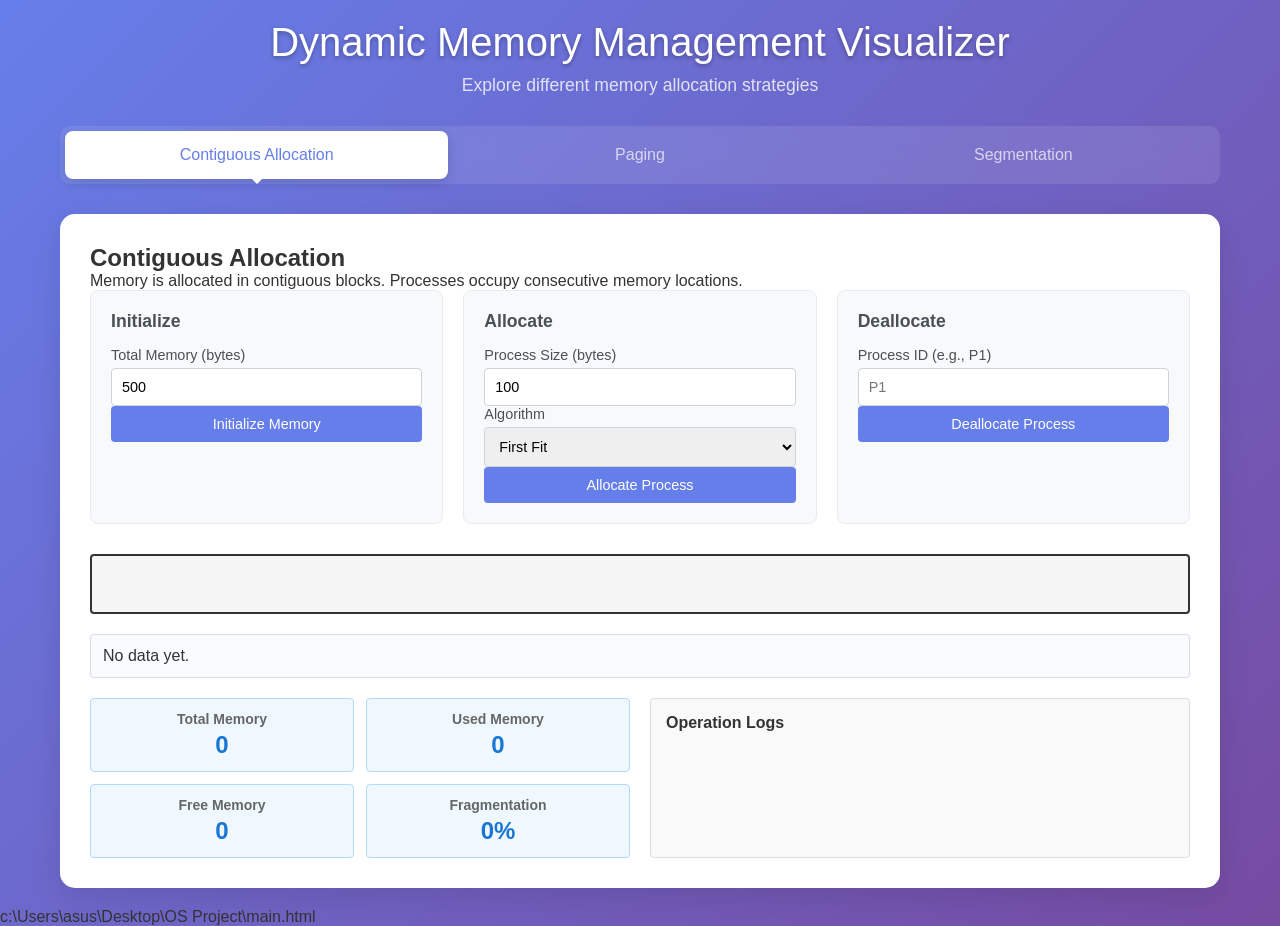
==== main.html @ 9f160ceb "Improvisation Paging and segmentation" ====
<!DOCTYPE html>
<html lang="en">
<head>
    <meta charset="UTF-8">
    <meta name="viewport" content="width=device-width, initial-scale=1.0">
    <title>Dynamic Memory Management Visualizer</title>
    <style>
        * { margin: 0; padding: 0; box-sizing: border-box; }
        body { font-family: 'Segoe UI', Tahoma, Geneva, Verdana, sans-serif; background: linear-gradient(135deg, #667eea 0%, #764ba2 100%); min-height: 100vh; color: #333; }
        .container { max-width: 1200px; margin: 0 auto; padding: 20px; }
        
        /* Header */
        header { text-align: center; margin-bottom: 30px; }
        h1 { color: white; font-size: 2.5rem; font-weight: 300; text-shadow: 0 2px 4px rgba(0,0,0,0.3); margin-bottom: 10px; }
        .subtitle { color: rgba(255,255,255,0.8); font-size: 1.1rem; font-weight: 300; }
        
        /* Navigation */
        .nav-tabs { display: flex; justify-content: center; margin-bottom: 30px; background: rgba(255,255,255,0.1); border-radius: 10px; padding: 5px; backdrop-filter: blur(10px); }
        .nav-tab { flex: 1; padding: 15px 20px; text-align: center; background: transparent; border: none; color: rgba(255,255,255,0.7); font-size: 1rem; font-weight: 500; cursor: pointer; border-radius: 8px; transition: all 0.3s ease; position: relative; }
        .nav-tab:hover { background: rgba(255,255,255,0.1); color: white; }
        .nav-tab.active { background: white; color: #667eea; box-shadow: 0 4px 12px rgba(0,0,0,0.15); }
        .nav-tab.active::after { content: ''; position: absolute; bottom: -5px; left: 50%; transform: translateX(-50%); width: 0; height: 0; border-left: 6px solid transparent; border-right: 6px solid transparent; border-top: 6px solid white; }
        
        /* Content Sections */
        .content-section { display: none; background: white; border-radius: 15px; padding: 30px; box-shadow: 0 10px 30px rgba(0,0,0,0.1); min-height: 400px; }
        .content-section.active { display: block; animation: fadeIn 0.5s ease; }
        
        @keyframes fadeIn { from { opacity: 0; transform: translateY(20px); } to { opacity: 1; transform: translateY(0); } }
        
        /* Contiguous Allocation Styles */
        .contiguous-controls { display: grid; grid-template-columns: 1fr 1fr 1fr; gap: 20px; margin-bottom: 30px; }
        .control-group { background: #f8f9fa; border-radius: 8px; padding: 20px; border: 1px solid #e9ecef; }
        .control-group h3 { margin: 0 0 15px 0; font-size: 1.1rem; color: #495057; font-weight: 600; }
        label { display: block; margin-bottom: 5px; font-weight: 500; color: #495057; font-size: 0.9rem; }
        input, select, button { width: 100%; padding: 10px; border: 1px solid #ced4da; border-radius: 4px; font-size: 0.9rem; }
        input:focus, select:focus { outline: none; border-color: #667eea; box-shadow: 0 0 0 2px rgba(102, 126, 234, 0.25); }
        button { background: #667eea; color: white; border: none; cursor: pointer; font-weight: 500; transition: background 0.3s ease; }
        button:hover { background: #5a67d8; }
        
        #memory-bar { display: flex; height: 60px; border: 2px solid #333; border-radius: 4px; margin-bottom: 20px; background: #f5f5f5; overflow: hidden; }
        .memory-block { display: flex; align-items: center; justify-content: center; color: white; font-weight: bold; font-size: 12px; text-align: center; transition: all 0.5s ease; border-right: 1px solid rgba(255, 255, 255, 0.3); }
        
        .status-message { margin-bottom: 20px; padding: 12px; border-radius: 4px; border: 1px solid #d8dbe3; background: #fafbff; min-height: 40px; display: flex; align-items: center; }
        
        .stats-logs-container { display: grid; grid-template-columns: 1fr 1fr; gap: 20px; }
        .stats-container { display: grid; grid-template-columns: 1fr 1fr; gap: 12px; }
        .stat-card { background: #f0f8ff; border: 1px solid #b3d9ff; border-radius: 4px; padding: 12px; text-align: center; }
        .stat-label { font-size: 12px; color: #666; font-weight: bold; margin-bottom: 4px; }
        .stat-value { font-size: 18px; color: #1976d2; font-weight: bold; }
        
        .logs-container { background: #f9f9f9; border: 1px solid #ddd; border-radius: 4px; padding: 15px; max-height: 200px; overflow-y: auto; }
        .logs-title { font-weight: bold; margin-bottom: 10px; color: #333; font-size: 1rem; }
        .log-entry { font-size: 12px; color: #555; padding: 4px 0; border-bottom: 1px solid #eee; }
        .log-entry:last-child { border-bottom: none; }
        
        /* Paging Styles */
        .paging-controls { display: grid; grid-template-columns: 1fr 1fr 1fr; gap: 20px; margin-bottom: 30px; }
        .paging-visualization { display: flex; justify-content: center; margin-bottom: 20px; }
        .frame-box { width: 60px; height: 60px; border: 2px solid #333; border-radius: 8px; display: flex; align-items: center; justify-content: center; font-weight: bold; font-size: 18px; margin: 0 5px; background: #f5f5f5; transition: all 0.3s ease; }
        .frame-box.hit { background: #d4edda; border-color: #28a745; color: #155724; }
        .frame-box.fault { background: #f8d7da; border-color: #dc3545; color: #721c24; }
        .paging-stats { display: flex; justify-content: center; gap: 40px; margin-bottom: 20px; }
        .stat-item { text-align: center; }
        .stat-label { font-size: 14px; color: #666; font-weight: bold; }
        .stat-value { font-size: 24px; color: #1976d2; font-weight: bold; }
        .paging-message { text-align: center; margin-bottom: 20px; padding: 12px; border-radius: 4px; border: 1px solid #d8dbe3; background: #fafbff; min-height: 40px; display: flex; align-items: center; justify-content: center; }
        
        /* Paging Table Styles */
        .paging-table-container { margin-top: 30px; overflow-x: auto; }
        .paging-table { width: 100%; border-collapse: collapse; font-size: 14px; background: white; box-shadow: 0 2px 8px rgba(0,0,0,0.1); border-radius: 8px; overflow: hidden; }
        .paging-table th, .paging-table td { padding: 12px 8px; text-align: center; border: 1px solid #e0e0e0; }
        .paging-table th { background: #f8f9fa; font-weight: bold; color: #495057; }
        .paging-table .page-ref { background: #e3f2fd; font-weight: bold; }
        .paging-table .frame-row { background: #fff3e0; }
        .paging-table .result-row { background: #f3e5f5; }
        .paging-table .fault { background: #ffebee; color: #c62828; font-weight: bold; }
        .paging-table .hit { background: #e8f5e8; color: #2e7d32; font-weight: bold; }
        .paging-table .empty-frame { color: #999; }
        .paging-table .replaced { background: #fff3e0; border: 2px solid #ff9800; }
        
        /* Disk Access Styles */
        .disk-access { background: #fff3e0 !important; border-left: 4px solid #ff9800; }
        .disk-access::after { content: " 💾 Disk Access"; font-size: 12px; color: #e65100; font-weight: normal; }
        
        /* Virtual and Physical Memory Display */
        .memory-display { margin-bottom: 30px; }
        .memory-section { background: white; border-radius: 8px; padding: 20px; margin-bottom: 20px; box-shadow: 0 2px 8px rgba(0,0,0,0.1); }
        .memory-section h4 { margin: 0 0 15px 0; color: #495057; font-size: 1.1rem; font-weight: 600; }
        .memory-sequence { display: flex; flex-wrap: wrap; gap: 8px; min-height: 50px; align-items: center; }
        .memory-page { display: inline-block; width: 40px; height: 40px; border: 2px solid #667eea; border-radius: 6px; display: flex; align-items: center; justify-content: center; font-weight: bold; font-size: 14px; background: #e3f2fd; color: #1976d2; }
        .memory-frame { display: inline-block; width: 50px; height: 50px; border: 2px solid #333; border-radius: 8px; display: flex; align-items: center; justify-content: center; font-weight: bold; font-size: 16px; background: #f5f5f5; margin: 0 5px; }
        
        /* Page Table Styles */
        .page-table-container { margin-bottom: 30px; }
        .page-table { width: 100%; max-width: 400px; margin: 0 auto; border-collapse: collapse; font-size: 14px; background: white; box-shadow: 0 2px 8px rgba(0,0,0,0.1); border-radius: 8px; overflow: hidden; }
        .page-table th, .page-table td { padding: 12px 16px; text-align: center; border: 1px solid #e0e0e0; }
        .page-table th { background: #f8f9fa; font-weight: bold; color: #495057; }
        .page-table .page-number { font-weight: bold; color: #1976d2; }
        .page-table .frame-index { font-weight: bold; color: #2e7d32; }
        
        /* Segmentation Styles */
        .segmentation-controls { display: grid; grid-template-columns: 1fr 1fr; gap: 20px; margin-bottom: 30px; }
        .segment-inputs { display: flex; flex-direction: column; gap: 10px; }
        .segment-input-group { display: flex; gap: 10px; align-items: center; }
        .segment-input-group label { min-width: 120px; font-weight: 500; }
        .segment-input-group input { flex: 1; }
        .segment-table-container { margin-bottom: 30px; overflow-x: auto; }
        .segment-table { width: 100%; border-collapse: collapse; font-size: 14px; background: white; box-shadow: 0 2px 8px rgba(0,0,0,0.1); border-radius: 8px; overflow: hidden; }
        .segment-table th, .segment-table td { padding: 12px 8px; text-align: center; border: 1px solid #e0e0e0; }
        .segment-table th { background: #f8f9fa; font-weight: bold; color: #495057; }
        .segment-visualization { display: flex; margin-bottom: 20px; border: 2px solid #333; border-radius: 4px; background: #f5f5f5; min-height: 80px; overflow: hidden; }
        .segment-block { display: flex; align-items: center; justify-content: center; color: white; font-weight: bold; font-size: 12px; text-align: center; position: relative; }
        .segment-block::after { content: attr(data-info); position: absolute; bottom: 2px; left: 50%; transform: translateX(-50%); font-size: 10px; font-weight: normal; }
        .segment-message { text-align: center; margin-bottom: 20px; padding: 12px; border-radius: 4px; border: 1px solid #d8dbe3; background: #fafbff; min-height: 40px; display: flex; align-items: center; justify-content: center; }
        .segment-fault { background: #ffebee !important; color: #c62828; border-color: #c62828; }
    </style>
</head>
<body>
    <div class="container">
        <header>
            <h1>Dynamic Memory Management Visualizer</h1>
            <p class="subtitle">Explore different memory allocation strategies</p>
        </header>
        
        <nav class="nav-tabs">
            <button class="nav-tab active" data-section="contiguous">Contiguous Allocation</button>
            <button class="nav-tab" data-section="paging">Paging</button>
            <button class="nav-tab" data-section="segmentation">Segmentation</button>
        </nav>
        
        <div id="contiguous-section" class="content-section active">
            <div class="section-header">
                <h2 class="section-title">Contiguous Allocation</h2>
                <p class="section-description">Memory is allocated in contiguous blocks. Processes occupy consecutive memory locations.</p>
            </div>
            
            <div class="contiguous-controls">
                <div class="control-group">
                    <h3>Initialize</h3>
                    <label for="total-memory">Total Memory (bytes)</label>
                    <input id="total-memory" type="number" min="1" value="500" />
                    <button id="initialize-btn">Initialize Memory</button>
                </div>
                
                <div class="control-group">
                    <h3>Allocate</h3>
                    <label for="process-size">Process Size (bytes)</label>
                    <input id="process-size" type="number" min="1" value="100" />
                    <label for="algorithm">Algorithm</label>
                    <select id="algorithm">
                        <option value="first_fit">First Fit</option>
                        <option value="best_fit">Best Fit</option>
                        <option value="worst_fit">Worst Fit</option>
                    </select>
                    <button id="allocate-btn">Allocate Process</button>
                </div>
                
                <div class="control-group">
                    <h3>Deallocate</h3>
                    <label for="process-id">Process ID (e.g., P1)</label>
                    <input id="process-id" type="text" placeholder="P1" />
                    <button id="deallocate-btn">Deallocate Process</button>
                </div>
            </div>
            
            <div id="memory-bar"></div>
            
            <div class="status-message" id="result">No data yet.</div>
            
            <div class="stats-logs-container">
                <div class="stats-container">
                    <div class="stat-card">
                        <div class="stat-label">Total Memory</div>
                        <div class="stat-value" id="stat-total">0</div>
                    </div>
                    <div class="stat-card">
                        <div class="stat-label">Used Memory</div>
                        <div class="stat-value" id="stat-used">0</div>
                    </div>
                    <div class="stat-card">
                        <div class="stat-label">Free Memory</div>
                        <div class="stat-value" id="stat-free">0</div>
                    </div>
                    <div class="stat-card">
                        <div class="stat-label">Fragmentation</div>
                        <div class="stat-value" id="stat-frag">0%</div>
                    </div>
                </div>
                
                <div class="logs-container">
                    <div class="logs-title">Operation Logs</div>
                    <div id="logs-list"></div>
                </div>
            </div>
        </div>
        
        <div id="paging-section" class="content-section">
            <div class="section-header">
                <h2 class="section-title">Paging</h2>
                <p class="section-description">Memory is divided into fixed-size pages. Processes can be allocated non-contiguously.</p>
            </div>
            
            <div class="paging-controls">
                <div class="control-group">
                    <h3>Initialize</h3>
                    <label for="frame-size">Frame Size</label>
                    <input id="frame-size" type="number" min="1" value="4" />
                    <button id="init-paging-btn">Initialize Paging</button>
                </div>
                
                <div class="control-group">
                    <h3>Add Page</h3>
                    <label for="page-number">Page Number</label>
                    <input id="page-number" type="number" min="0" value="0" />
                    <label for="replacement-algorithm">Algorithm</label>
                    <select id="replacement-algorithm">
                        <option value="fifo">FIFO</option>
                        <option value="lru">LRU</option>
                    </select>
                    <button id="add-page-btn">Add Page</button>
                </div>
            </div>
            
            <div class="paging-visualization" id="frames-display">
                <!-- Frames will be displayed here -->
            </div>
            
            <div class="page-table-container">
                <h4 style="text-align: center; margin-bottom: 15px; color: #495057;">Page Table</h4>
                <table class="page-table">
                    <thead>
                        <tr>
                            <th>Page Number</th>
                            <th>Frame Index</th>
                        </tr>
                    </thead>
                    <tbody id="page-table-body">
                        <!-- Page table entries will be populated dynamically -->
                    </tbody>
                </table>
            </div>
            
            <div class="paging-message" id="paging-result">No data yet.</div>
            
            <div class="memory-display">
                <div class="memory-section">
                    <h4>Virtual Memory (Page Sequence)</h4>
                    <div class="memory-sequence" id="virtual-memory">
                        <!-- Page sequence will be displayed here -->
                    </div>
                </div>
                
                <div class="memory-section">
                    <h4>Physical Memory (Frames)</h4>
                    <div class="memory-sequence" id="physical-memory">
                        <!-- Current frames will be displayed here -->
                    </div>
                </div>
                
                <div class="memory-section">
                    <h4>Disk (Swap Space)</h4>
                    <div class="memory-sequence" id="disk-pages">
                        <!-- Pages not in frames will be displayed here -->
                    </div>
                </div>
            </div>
            
            <div class="paging-table-container">
                <table class="paging-table" id="paging-table">
                    <thead>
                        <tr>
                            <th>Step</th>
                            <th>Page</th>
                            <th id="frames-header">Frames</th>
                            <th>Result</th>
                        </tr>
                    </thead>
                    <tbody id="paging-table-body">
                        <!-- Table rows will be populated dynamically -->
                    </tbody>
                </table>
            </div>
            
            <div class="paging-stats" style="margin-top: 20px;">
                <div class="stat-item">
                    <div class="stat-label">Total Hits</div>
                    <div class="stat-value" id="hit-count">0</div>
                </div>
                <div class="stat-item">
                    <div class="stat-label">Total Faults</div>
                    <div class="stat-value" id="fault-count">0</div>
                </div>
                <div class="stat-item">
                    <div class="stat-label">Hit Rate</div>
                    <div class="stat-value" id="hit-rate">0%</div>
                </div>
            </div>
        </div>
        
        <div id="segmentation-section" class="content-section">
            <div class="section-header">
                <h2 class="section-title">Segmentation</h2>
                <p class="section-description">Memory is divided into logical segments. Each segment represents a logical unit of the process.</p>
            </div>
            
            <div class="segmentation-controls">
                <div class="control-group">
                    <h3>Create Segments</h3>
                    <label for="num-segments">Number of Segments</label>
                    <input id="num-segments" type="number" min="1" max="10" value="3" />
                    <div class="segment-inputs" id="segment-inputs">
                        <!-- Segment size inputs will be generated here -->
                    </div>
                    <button id="create-segments-btn">Create Segments</button>
                </div>
                
                <div class="control-group">
                    <h3>Address Translation</h3>
                    <label for="segment-number">Segment Number</label>
                    <input id="segment-number" type="number" min="0" value="0" />
                    <label for="offset">Offset</label>
                    <input id="offset" type="number" min="0" value="0" />
                    <button id="translate-btn">Translate Address</button>
                </div>
            </div>
            
            <div class="segment-message" id="segment-result">No segments created yet.</div>
            
            <div class="segment-table-container">
                <table class="segment-table">
                    <thead>
                        <tr>
                            <th>Segment ID</th>
                            <th>Base Address</th>
                            <th>Limit</th>
                        </tr>
                    </thead>
                    <tbody id="segment-table-body">
                        <!-- Segment table rows will be populated dynamically -->
                    </tbody>
                </table>
            </div>
            
            <div class="segment-visualization" id="segment-visualization">
                <!-- Segment visualization will be displayed here -->
            </div>
        </div>
    </div>

    <script>
        // Navigation functionality
        document.addEventListener('DOMContentLoaded', function() {
            const navTabs = document.querySelectorAll('.nav-tab');
            const sections = document.querySelectorAll('.content-section');
            
            navTabs.forEach(tab => {
                tab.addEventListener('click', function() {
                    const targetSection = this.getAttribute('data-section');
                    
                    // Remove active class from all tabs
                    navTabs.forEach(t => t.classList.remove('active'));
                    
                    // Add active class to clicked tab
                    this.classList.add('active');
                    
                    // Hide all sections
                    sections.forEach(section => section.classList.remove('active'));
                    
                    // Show target section
                    document.getElementById(targetSection + '-section').classList.add('active');
                });
            });
        });
        
        // Contiguous Allocation functionality
        const resultEl = document.getElementById('result');
        
        // Helper function to format memory display
        function displayMemoryBlocks(blocks, message = '') {
            let html = '';
            if (message) {
                html += `<strong style="color: #1976d2;">${message}</strong>`;
            }
            html += '<div style="margin-top: 12px;"><strong>Memory Blocks:</strong><br/>';
            blocks.forEach((block, idx) => {
                let status, color, bgColor;
                if (block.free) {
                    status = 'FREE';
                    color = '#155724';
                    bgColor = '#d4edda';
                } else {
                    status = `ALLOCATED (${block.process_id})`;
                    color = '#721c24';
                    bgColor = '#f8d7da';
                }
                html += `<div style="margin: 6px 0; padding: 8px; background: ${bgColor}; border-left: 4px solid ${color}; border-radius: 3px;">
                    <strong>Block ${idx}:</strong> start=${block.start}, size=${block.size}, <span style="color: ${color}; font-weight: bold;">${status}</span>
                </div>`;
            });
            html += '</div>';
            return html;
        }
        
        // Function to render memory bar visualization
        function renderMemoryBar(blocks) {
            const memoryBarEl = document.getElementById('memory-bar');
            memoryBarEl.innerHTML = '';
            
            if (blocks.length === 0) {
                memoryBarEl.innerHTML = '<div style="width: 100%; display: flex; align-items: center; justify-content: center; color: #999;">No memory initialized</div>';
                return;
            }
            
            // Calculate total memory
            const totalMemory = blocks.reduce((sum, block) => sum + block.size, 0);
            
            // Create block elements
            blocks.forEach(block => {
                const blockEl = document.createElement('div');
                blockEl.className = 'memory-block';
                
                // Calculate percentage width
                const percentWidth = (block.size / totalMemory) * 100;
                blockEl.style.width = percentWidth + '%';
                
                // Set color based on free/allocated
                if (block.free) {
                    blockEl.style.backgroundColor = '#28a745';
                } else {
                    blockEl.style.backgroundColor = '#dc3545';
                }
                
                // Set label
                const label = block.free ? `Free\n${block.size}B` : `${block.process_id}\n${block.size}B`;
                blockEl.textContent = label;
                
                memoryBarEl.appendChild(blockEl);
            });
        }
        
        // Function to fetch and display statistics
        async function updateStats() {
            try {
                const resp = await fetch('http://127.0.0.1:5000/stats');
                const data = await resp.json();
                
                document.getElementById('stat-total').textContent = data.total_memory + ' B';
                document.getElementById('stat-used').textContent = data.used_memory + ' B';
                document.getElementById('stat-free').textContent = data.free_memory + ' B';
                document.getElementById('stat-frag').textContent = data.fragmentation + '%';
            } catch (error) {
                console.error('Error fetching stats:', error);
            }
        }
        
        // Function to fetch and display logs
        async function updateLogs() {
            try {
                const resp = await fetch('http://127.0.0.1:5000/logs');
                const data = await resp.json();
                
                const logsList = document.getElementById('logs-list');
                logsList.innerHTML = '';
                
                if (data.logs.length === 0) {
                    logsList.innerHTML = '<div style="color: #999; font-size: 12px;">No logs yet</div>';
                    return;
                }
                
                data.logs.forEach(log => {
                    const logEl = document.createElement('div');
                    logEl.className = 'log-entry';
                    logEl.textContent = log;
                    logsList.appendChild(logEl);
                });
            } catch (error) {
                console.error('Error fetching logs:', error);
            }
        }
        
        // Initialize button handler
        document.getElementById('initialize-btn').addEventListener('click', async () => {
            const totalMemory = Number(document.getElementById('total-memory').value);
            if (!totalMemory || totalMemory <= 0) {
                resultEl.innerHTML = '<strong style="color: #dc3545;">Error:</strong> Enter a positive total memory value.';
                return;
            }

            try {
                const resp = await fetch('http://127.0.0.1:5000/initialize', {
                    method: 'POST',
                    headers: { 'Content-Type': 'application/json' },
                    body: JSON.stringify({ total_memory: totalMemory }),
                });

                const data = await resp.json();
                if (!resp.ok) {
                    resultEl.innerHTML = `<strong style="color: #dc3545;">Error ${resp.status}:</strong> ${data.error || JSON.stringify(data)}`;
                    return;
                }

                resultEl.innerHTML = displayMemoryBlocks(data.memory_blocks, 'Memory initialized successfully!');
                renderMemoryBar(data.memory_blocks);
                updateStats();
                updateLogs();
            } catch (error) {
                resultEl.innerHTML = `<strong style="color: #dc3545;">Network error:</strong> ${error.message}`;
            }
        });
        
        // Allocate button handler
        document.getElementById('allocate-btn').addEventListener('click', async () => {
            const processSize = Number(document.getElementById('process-size').value);
            const algorithm = document.getElementById('algorithm').value;
            
            if (!processSize || processSize <= 0) {
                resultEl.innerHTML = '<strong style="color: #dc3545;">Error:</strong> Enter a positive process size.';
                return;
            }

            try {
                const resp = await fetch('http://127.0.0.1:5000/allocate', {
                    method: 'POST',
                    headers: { 'Content-Type': 'application/json' },
                    body: JSON.stringify({ size: processSize, algorithm: algorithm }),
                });

                const data = await resp.json();
                if (!resp.ok) {
                    resultEl.innerHTML = `<strong style="color: #dc3545;">Allocation failed:</strong> ${data.message || JSON.stringify(data)}`;
                    return;
                }

                resultEl.innerHTML = displayMemoryBlocks(data.memory_blocks, data.message);
                renderMemoryBar(data.memory_blocks);
                updateStats();
                updateLogs();
            } catch (error) {
                resultEl.innerHTML = `<strong style="color: #dc3545;">Network error:</strong> ${error.message}`;
            }
        });
        
        // Deallocate button handler
        document.getElementById('deallocate-btn').addEventListener('click', async () => {
            const processId = document.getElementById('process-id').value.trim();
            if (!processId) {
                resultEl.innerHTML = '<strong style="color: #dc3545;">Error:</strong> Enter a process ID (e.g., P1).';
                return;
            }

            try {
                const resp = await fetch('http://127.0.0.1:5000/deallocate', {
                    method: 'POST',
                    headers: { 'Content-Type': 'application/json' },
                    body: JSON.stringify({ process_id: processId }),
                });

                const data = await resp.json();
                if (!resp.ok) {
                    resultEl.innerHTML = `<strong style="color: #dc3545;">Deallocation failed:</strong> ${data.error || JSON.stringify(data)}`;
                    return;
                }

                resultEl.innerHTML = displayMemoryBlocks(data.memory_blocks, data.message);
                renderMemoryBar(data.memory_blocks);
                updateStats();
                updateLogs();
            } catch (error) {
                resultEl.innerHTML = `<strong style="color: #dc3545;">Network error:</strong> ${error.message}`;
            }
        });
        
        // Paging functionality
        const pagingResultEl = document.getElementById('paging-result');
        
        // Function to render frames (current state)
        function renderFrames(frames, lastResult = null) {
            const framesDisplay = document.getElementById('frames-display');
            framesDisplay.innerHTML = '';
            
            if (frames.length === 0) {
                framesDisplay.innerHTML = '<div style="color: #999;">No frames initialized</div>';
                return;
            }
            
            frames.forEach((page, idx) => {
                const frameEl = document.createElement('div');
                frameEl.className = 'frame-box';
                frameEl.textContent = page !== null ? page : '';
                
                // Highlight based on last result
                if (lastResult) {
                    if (lastResult.hit && frames.indexOf(lastResult.page) === idx) {
                        frameEl.classList.add('hit');
                    } else if (!lastResult.hit && frames.indexOf(lastResult.page) === idx) {
                        frameEl.classList.add('fault');
                    }
                }
                
                framesDisplay.appendChild(frameEl);
            });
            
            // Remove highlight after animation
            setTimeout(() => {
                document.querySelectorAll('.frame-box.hit, .frame-box.fault').forEach(el => {
                    el.classList.remove('hit', 'fault');
                });
            }, 1000);
        }
        
        // Function to render page table
        function renderPageTable(frames) {
            const tableBody = document.getElementById('page-table-body');
            tableBody.innerHTML = '';
            
            if (frames.length === 0) {
                tableBody.innerHTML = '<tr><td colspan="2" style="text-align: center; color: #999; padding: 20px;">No frames initialized</td></tr>';
                return;
            }
            
            frames.forEach((page, frameIndex) => {
                if (page !== null && page !== undefined) {
                    const row = document.createElement('tr');
                    
                    // Page Number column
                    const pageCell = document.createElement('td');
                    pageCell.className = 'page-number';
                    pageCell.textContent = page;
                    row.appendChild(pageCell);
                    
                    // Frame Index column
                    const frameCell = document.createElement('td');
                    frameCell.className = 'frame-index';
                    frameCell.textContent = frameIndex;
                    row.appendChild(frameCell);
                    
                    tableBody.appendChild(row);
                }
            });
            
            // If no valid mappings, show empty message
            if (tableBody.children.length === 0) {
                tableBody.innerHTML = '<tr><td colspan="2" style="text-align: center; color: #999; padding: 20px;">No pages loaded in frames</td></tr>';
            }
        }
        
        // Function to render paging history table
        async function renderPagingTable() {
            try {
                const resp = await fetch('http://127.0.0.1:5000/paging/history');
                const data = await resp.json();
                
                const tableBody = document.getElementById('paging-table-body');
                tableBody.innerHTML = '';
                
                if (data.history.length === 0) {
                    tableBody.innerHTML = '<tr><td colspan="4" style="text-align: center; color: #999; padding: 40px;">No page requests yet. Initialize paging and add pages to see the table.</td></tr>';
                    // Clear memory displays
                    document.getElementById('virtual-memory').innerHTML = '';
                    document.getElementById('physical-memory').innerHTML = '';
                    document.getElementById('disk-pages').innerHTML = '';
                    return;
                }
                
                // Calculate stats
                const totalRequests = data.history.length;
                const totalFaults = data.history.filter(entry => entry.status === 'FAULT').length;
                const totalHits = totalRequests - totalFaults;
                const hitRate = totalRequests > 0 ? Math.round((totalHits / totalRequests) * 100) : 0;
                
                // Update stats display
                document.getElementById('hit-count').textContent = totalHits;
                document.getElementById('fault-count').textContent = totalFaults;
                document.getElementById('hit-rate').textContent = hitRate + '%';
                
                // Update frames header
                const maxFrames = Math.max(...data.history.map(entry => entry.frames.length));
                const framesHeader = document.getElementById('frames-header');
                framesHeader.textContent = `Frames (${maxFrames})`;
                
                // Render virtual memory (page sequence)
                const virtualMemoryEl = document.getElementById('virtual-memory');
                virtualMemoryEl.innerHTML = '';
                
                // Show all pages in the order they were requested
                data.history.forEach(entry => {
                    const pageEl = document.createElement('div');
                    pageEl.className = 'memory-page';
                    pageEl.textContent = entry.page;
                    virtualMemoryEl.appendChild(pageEl);
                });
                
                // Render physical memory (current frames)
                const physicalMemoryEl = document.getElementById('physical-memory');
                physicalMemoryEl.innerHTML = '';
                
                const currentFrames = data.history[data.history.length - 1].frames;
                currentFrames.forEach(framePage => {
                    const frameEl = document.createElement('div');
                    frameEl.className = 'memory-frame';
                    frameEl.textContent = framePage !== null && framePage !== undefined ? framePage : '';
                    physicalMemoryEl.appendChild(frameEl);
                });
                
                // Render disk pages (pages not in frames)
                const diskPagesEl = document.getElementById('disk-pages');
                diskPagesEl.innerHTML = '';
                
                // Get all unique pages that have been requested
                const allPages = [...new Set(data.history.map(entry => entry.page))];
                // Get pages currently in frames
                const pagesInFrames = currentFrames.filter(page => page !== null && page !== undefined);
                // Get pages not in frames (on disk)
                const pagesOnDisk = allPages.filter(page => !pagesInFrames.includes(page));
                
                if (pagesOnDisk.length === 0) {
                    diskPagesEl.innerHTML = '<div style="color: #999; font-style: italic;">All pages in memory</div>';
                } else {
                    pagesOnDisk.forEach(page => {
                        const diskPageEl = document.createElement('div');
                        diskPageEl.className = 'memory-page';
                        diskPageEl.style.background = '#ffebee';
                        diskPageEl.style.borderColor = '#f44336';
                        diskPageEl.textContent = page;
                        diskPagesEl.appendChild(diskPageEl);
                    });
                }
                
                // Create table rows
                data.history.forEach((entry, index) => {
                    const row = document.createElement('tr');
                    
                    // Add disk-access class for page faults
                    if (entry.status === 'FAULT') {
                        row.className = 'disk-access';
                    }
                    
                    // Step column
                    const stepCell = document.createElement('td');
                    stepCell.textContent = index + 1;
                    row.appendChild(stepCell);
                    
                    // Page column
                    const pageCell = document.createElement('td');
                    pageCell.textContent = entry.page;
                    pageCell.style.fontWeight = 'bold';
                    row.appendChild(pageCell);
                    
                    // Frames column
                    const framesCell = document.createElement('td');
                    const framesContainer = document.createElement('div');
                    framesContainer.style.display = 'flex';
                    framesContainer.style.justifyContent = 'center';
                    framesContainer.style.gap = '5px';
                    
                    // Show all frames, padding with empty if needed
                    for (let i = 0; i < maxFrames; i++) {
                        const framePage = entry.frames[i];
                        const frameBox = document.createElement('span');
                        frameBox.style.display = 'inline-block';
                        frameBox.style.width = '30px';
                        frameBox.style.height = '30px';
                        frameBox.style.border = '1px solid #ccc';
                        frameBox.style.borderRadius = '4px';
                        frameBox.style.textAlign = 'center';
                        frameBox.style.lineHeight = '30px';
                        frameBox.style.fontSize = '12px';
                        frameBox.style.background = framePage !== null && framePage !== undefined ? '#fff' : '#f5f5f5';
                        frameBox.textContent = framePage !== null && framePage !== undefined ? framePage : '-';
                        framesContainer.appendChild(frameBox);
                    }
                    
                    framesCell.appendChild(framesContainer);
                    row.appendChild(framesCell);
                    
                    // Result column
                    const resultCell = document.createElement('td');
                    resultCell.textContent = entry.status;
                    resultCell.className = entry.status === 'FAULT' ? 'fault' : 'hit';
                    row.appendChild(resultCell);
                    
                    tableBody.appendChild(row);
                });
                
            } catch (error) {
                console.error('Error fetching paging history:', error);
            }
        }
        
        // Function to update paging stats and table
        async function updatePagingStats() {
            try {
                const resp = await fetch('http://127.0.0.1:5000/paging/state');
                const data = await resp.json();
                
                renderFrames(data.frames, data.last_result);
                renderPageTable(data.frames);
                renderPagingTable();
                
                if (data.last_result) {
                    const message = data.last_result.hit ? 
                        `Page ${data.last_result.page} - HIT!` : 
                        `Page ${data.last_result.page} - FAULT! Page loaded from Disk. ${data.last_result.replaced !== null ? `Replaced ${data.last_result.replaced}` : 'Added to empty frame'}`;
                    pagingResultEl.innerHTML = `<strong style="color: ${data.last_result.hit ? '#28a745' : '#dc3545'};">${message}</strong>`;
                }
            } catch (error) {
                console.error('Error fetching paging state:', error);
            }
        }
        
        // Initialize paging button handler
        document.getElementById('init-paging-btn').addEventListener('click', async () => {
            const frameSize = Number(document.getElementById('frame-size').value);
            if (!frameSize || frameSize <= 0) {
                pagingResultEl.innerHTML = '<strong style="color: #dc3545;">Error:</strong> Enter a positive frame size.';
                return;
            }
            
            try {
                const resp = await fetch('http://127.0.0.1:5000/paging/init', {
                    method: 'POST',
                    headers: { 'Content-Type': 'application/json' },
                    body: JSON.stringify({ frame_size: frameSize }),
                });
                
                const data = await resp.json();
                if (!resp.ok) {
                    pagingResultEl.innerHTML = `<strong style="color: #dc3545;">Error ${resp.status}:</strong> ${data.error || JSON.stringify(data)}`;
                    return;
                }
                
                pagingResultEl.innerHTML = '<strong style="color: #28a745;">Paging initialized successfully!</strong>';
                renderPagingTable(); // Clear and show empty table
                updatePagingStats();
            } catch (error) {
                pagingResultEl.innerHTML = `<strong style="color: #dc3545;">Network error:</strong> ${error.message}`;
            }
        });
        
        // Add page button handler
        document.getElementById('add-page-btn').addEventListener('click', async () => {
            const pageNumber = Number(document.getElementById('page-number').value);
            const algorithm = document.getElementById('replacement-algorithm').value;
            
            if (pageNumber < 0) {
                pagingResultEl.innerHTML = '<strong style="color: #dc3545;">Error:</strong> Enter a non-negative page number.';
                return;
            }
            
            try {
                const resp = await fetch('http://127.0.0.1:5000/paging/request', {
                    method: 'POST',
                    headers: { 'Content-Type': 'application/json' },
                    body: JSON.stringify({ page: pageNumber, algorithm: algorithm }),
                });
                
                const data = await resp.json();
                if (!resp.ok) {
                    pagingResultEl.innerHTML = `<strong style="color: #dc3545;">Request failed:</strong> ${data.error || JSON.stringify(data)}`;
                    return;
                }
                
                updatePagingStats();
            } catch (error) {
                pagingResultEl.innerHTML = `<strong style="color: #dc3545;">Network error:</strong> ${error.message}`;
            }
        });
        
        // Segmentation functionality
        const segmentResultEl = document.getElementById('segment-result');
        const segmentInputsEl = document.getElementById('segment-inputs');
        
        // Colors for different segments
        const segmentColors = [
            '#4CAF50', '#2196F3', '#FF9800', '#E91E63', '#9C27B0',
            '#00BCD4', '#8BC34A', '#FFC107', '#F44336', '#607D8B'
        ];
        
        // Function to generate segment size inputs
        function generateSegmentInputs(numSegments) {
            segmentInputsEl.innerHTML = '';
            for (let i = 0; i < numSegments; i++) {
                const inputGroup = document.createElement('div');
                inputGroup.className = 'segment-input-group';
                
                const label = document.createElement('label');
                label.textContent = `Segment ${i} Size:`;
                
                const input = document.createElement('input');
                input.type = 'number';
                input.min = '1';
                input.value = '100';
                input.id = `segment-size-${i}`;
                
                inputGroup.appendChild(label);
                inputGroup.appendChild(input);
                segmentInputsEl.appendChild(inputGroup);
            }
        }
        
        // Function to render segment table
        function renderSegmentTable(segments) {
            const tableBody = document.getElementById('segment-table-body');
            tableBody.innerHTML = '';
            
            if (segments.length === 0) {
                tableBody.innerHTML = '<tr><td colspan="3" style="text-align: center; color: #999; padding: 40px;">No segments created yet.</td></tr>';
                return;
            }
            
            segments.forEach(segment => {
                const row = document.createElement('tr');
                
                const idCell = document.createElement('td');
                idCell.textContent = segment.id;
                row.appendChild(idCell);
                
                const baseCell = document.createElement('td');
                baseCell.textContent = segment.base;
                row.appendChild(baseCell);
                
                const limitCell = document.createElement('td');
                limitCell.textContent = segment.limit;
                row.appendChild(limitCell);
                
                tableBody.appendChild(row);
            });
        }
        
        // Function to render segment visualization
        function renderSegmentVisualization(segments) {
            const visualizationEl = document.getElementById('segment-visualization');
            visualizationEl.innerHTML = '';
            
            if (segments.length === 0) {
                return;
            }
            
            // Calculate total memory size
            const totalMemory = segments.reduce((sum, segment) => sum + segment.limit, 0);
            
            segments.forEach((segment, index) => {
                const segmentEl = document.createElement('div');
                segmentEl.className = 'segment-block';
                segmentEl.style.backgroundColor = segmentColors[index % segmentColors.length];
                
                // Calculate width as percentage of total memory
                const widthPercent = (segment.limit / totalMemory) * 100;
                segmentEl.style.width = widthPercent + '%';
                
                segmentEl.textContent = `S${segment.id}`;
                segmentEl.setAttribute('data-info', `${segment.base}-${segment.base + segment.limit - 1}`);
                
                visualizationEl.appendChild(segmentEl);
            });
        }
        
        // Function to update segmentation display
        async function updateSegmentationDisplay() {
            try {
                const resp = await fetch('http://127.0.0.1:5000/segmentation/table');
                const data = await resp.json();
                
                renderSegmentTable(data.segments);
                renderSegmentVisualization(data.segments);
            } catch (error) {
                console.error('Error fetching segment table:', error);
            }
        }
        
        // Generate initial segment inputs
        document.getElementById('num-segments').addEventListener('input', function() {
            const numSegments = Number(this.value);
            if (numSegments >= 1 && numSegments <= 10) {
                generateSegmentInputs(numSegments);
            }
        });
        
        // Initialize with default number of segments
        generateSegmentInputs(3);
        
        // Create segments button handler
        document.getElementById('create-segments-btn').addEventListener('click', async () => {
            const numSegments = Number(document.getElementById('num-segments').value);
            if (numSegments < 1 || numSegments > 10) {
                segmentResultEl.innerHTML = '<strong style="color: #dc3545;">Error:</strong> Number of segments must be between 1 and 10.';
                return;
            }
            
            const segments = [];
            for (let i = 0; i < numSegments; i++) {
                const sizeInput = document.getElementById(`segment-size-${i}`);
                const size = Number(sizeInput.value);
                if (!size || size <= 0) {
                    segmentResultEl.innerHTML = `<strong style="color: #dc3545;">Error:</strong> Segment ${i} size must be a positive number.`;
                    return;
                }
                segments.push({ limit: size });
            }
            
            try {
                const resp = await fetch('http://127.0.0.1:5000/segmentation/create', {
                    method: 'POST',
                    headers: { 'Content-Type': 'application/json' },
                    body: JSON.stringify({ segments: segments }),
                });
                
                const data = await resp.json();
                if (!resp.ok) {
                    segmentResultEl.innerHTML = `<strong style="color: #dc3545;">Error ${resp.status}:</strong> ${data.error || JSON.stringify(data)}`;
                    return;
                }
                
                segmentResultEl.innerHTML = `<strong style="color: #28a745;">${data.message}</strong>`;
                updateSegmentationDisplay();
            } catch (error) {
                segmentResultEl.innerHTML = `<strong style="color: #dc3545;">Network error:</strong> ${error.message}`;
            }
        });
        
        // Translate address button handler
        document.getElementById('translate-btn').addEventListener('click', async () => {
            const segmentNumber = Number(document.getElementById('segment-number').value);
            const offset = Number(document.getElementById('offset').value);
            
            if (segmentNumber < 0) {
                segmentResultEl.innerHTML = '<strong style="color: #dc3545;">Error:</strong> Segment number must be non-negative.';
                return;
            }
            
            if (offset < 0) {
                segmentResultEl.innerHTML = '<strong style="color: #dc3545;">Error:</strong> Offset must be non-negative.';
                return;
            }
            
            try {
                const resp = await fetch('http://127.0.0.1:5000/segmentation/translate', {
                    method: 'POST',
                    headers: { 'Content-Type': 'application/json' },
                    body: JSON.stringify({ segment: segmentNumber, offset: offset }),
                });
                
                const data = await resp.json();
                if (!resp.ok) {
                    segmentResultEl.innerHTML = `<strong style="color: #dc3545;">${data.message}</strong>`;
                    return;
                }
                
                if (data.physical_address !== null) {
                    segmentResultEl.innerHTML = `<strong style="color: #28a745;">${data.message}</strong><br/>
                        <strong>Physical Address: ${data.physical_address}</strong>`;
                } else {
                    segmentResultEl.innerHTML = `<strong style="color: #dc3545;">${data.message}</strong>`;
                }
            } catch (error) {
                segmentResultEl.innerHTML = `<strong style="color: #dc3545;">Network error:</strong> ${error.message}`;
            }
        });
    </script>
</body>
</html></content>
<parameter name="filePath">c:\Users\asus\Desktop\OS Project\main.html
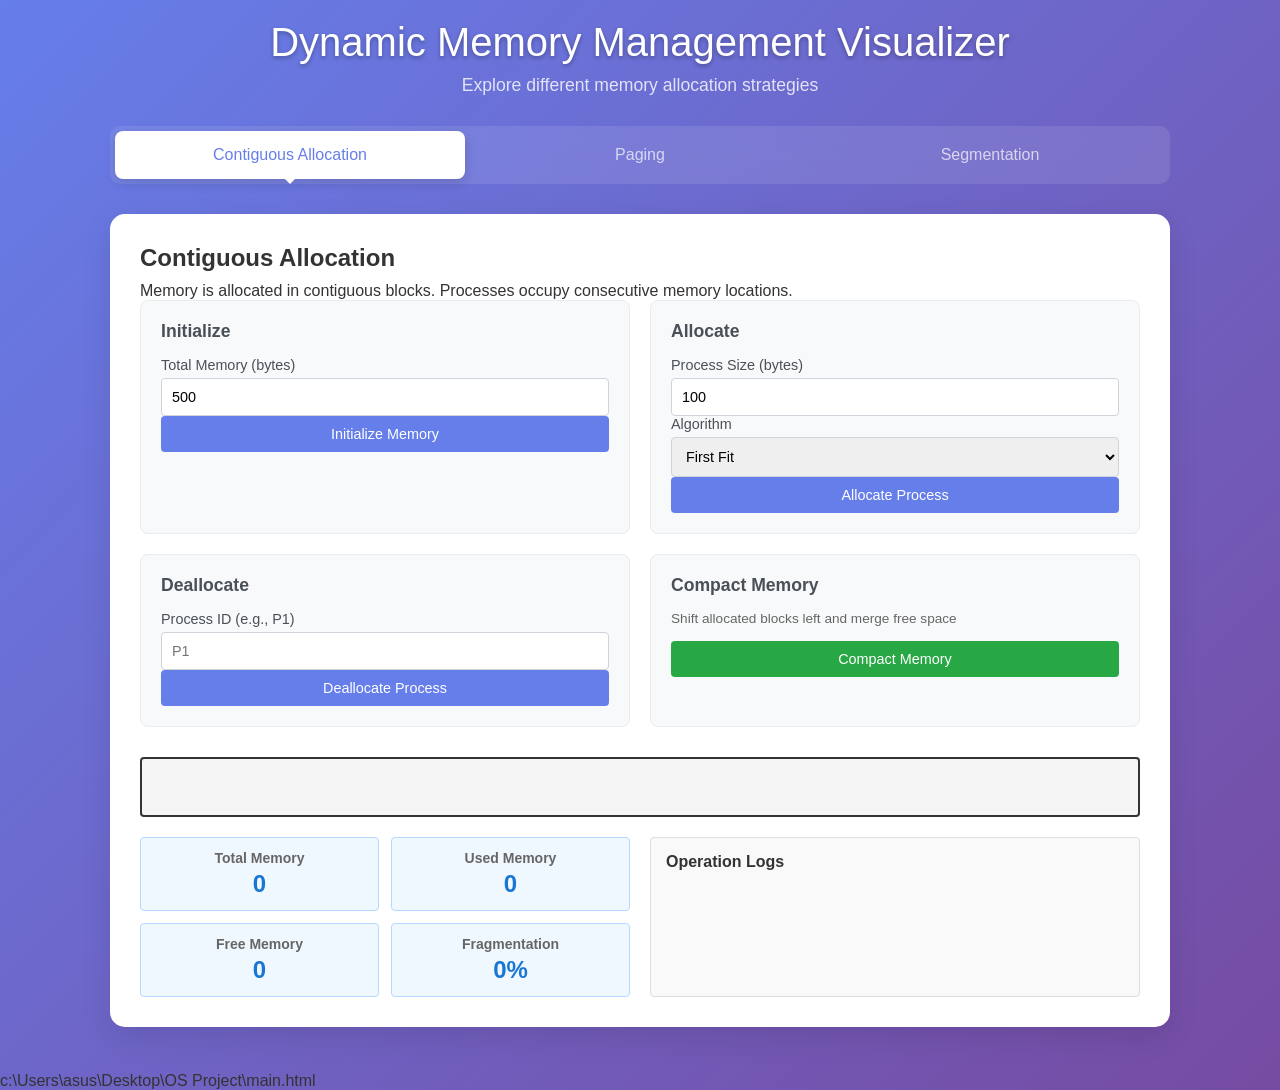
==== commit 9ffb19f5: "Optimized ui added batch mode for paging and compact memory for allocation for automatic free memory" ====
--- a/main.html
+++ b/main.html
@@ -5,9 +5,9 @@
     <meta name="viewport" content="width=device-width, initial-scale=1.0">
     <title>Dynamic Memory Management Visualizer</title>
     <style>
-        * { margin: 0; padding: 0; box-sizing: border-box; }
+        * { margin: 0; padding: 0; box-sizing: border-box; transition: all 0.2s ease-in-out; }
         body { font-family: 'Segoe UI', Tahoma, Geneva, Verdana, sans-serif; background: linear-gradient(135deg, #667eea 0%, #764ba2 100%); min-height: 100vh; color: #333; }
-        .container { max-width: 1200px; margin: 0 auto; padding: 20px; }
+        .container { max-width: 1100px; margin: 0 auto; padding: 20px; }
         
         /* Header */
         header { text-align: center; margin-bottom: 30px; }
@@ -22,13 +22,20 @@
         .nav-tab.active::after { content: ''; position: absolute; bottom: -5px; left: 50%; transform: translateX(-50%); width: 0; height: 0; border-left: 6px solid transparent; border-right: 6px solid transparent; border-top: 6px solid white; }
         
         /* Content Sections */
-        .content-section { display: none; background: white; border-radius: 15px; padding: 30px; box-shadow: 0 10px 30px rgba(0,0,0,0.1); min-height: 400px; }
+        .content-section { display: none; background: white; border-radius: 15px; padding: 30px; box-shadow: 0 10px 30px rgba(0,0,0,0.1); min-height: 400px; margin-bottom: 25px; }
         .content-section.active { display: block; animation: fadeIn 0.5s ease; }
         
         @keyframes fadeIn { from { opacity: 0; transform: translateY(20px); } to { opacity: 1; transform: translateY(0); } }
         
+        /* Card Style */
+        .card { background: white; border-radius: 12px; padding: 20px; margin-bottom: 20px; box-shadow: 0 4px 12px rgba(0,0,0,0.08); }
+        
+        /* Headings */
+        h2 { margin-bottom: 10px; }
+
+        
         /* Contiguous Allocation Styles */
-        .contiguous-controls { display: grid; grid-template-columns: 1fr 1fr 1fr; gap: 20px; margin-bottom: 30px; }
+        .contiguous-controls { display: grid; grid-template-columns: 1fr 1fr; grid-template-rows: auto auto; gap: 20px; margin-bottom: 30px; }
         .control-group { background: #f8f9fa; border-radius: 8px; padding: 20px; border: 1px solid #e9ecef; }
         .control-group h3 { margin: 0 0 15px 0; font-size: 1.1rem; color: #495057; font-weight: 600; }
         label { display: block; margin-bottom: 5px; font-weight: 500; color: #495057; font-size: 0.9rem; }
@@ -54,16 +61,24 @@
         .log-entry:last-child { border-bottom: none; }
         
         /* Paging Styles */
-        .paging-controls { display: grid; grid-template-columns: 1fr 1fr 1fr; gap: 20px; margin-bottom: 30px; }
+        .paging-controls { display: grid; grid-template-columns: repeat(3, 1fr); gap: 20px; margin-bottom: 30px; }
+        .control-group { display: flex; flex-direction: column; height: 100%; }
+        @media (max-width: 768px) { .paging-controls { grid-template-columns: 1fr; } }
+        .mode-selector { display: flex; gap: 10px; margin-bottom: 10px; }
+        .mode-btn { flex: 1; padding: 10px 12px; border: 1px solid #ccc; border-radius: 6px; background: #fff; color: #333; cursor: pointer; transition: all 0.2s ease; }
+        .mode-btn.active { background: #1976d2; color: #fff; border-color: #1565c0; }
         .paging-visualization { display: flex; justify-content: center; margin-bottom: 20px; }
-        .frame-box { width: 60px; height: 60px; border: 2px solid #333; border-radius: 8px; display: flex; align-items: center; justify-content: center; font-weight: bold; font-size: 18px; margin: 0 5px; background: #f5f5f5; transition: all 0.3s ease; }
+        .frame-box { width: 60px; height: 60px; border: 2px solid #333; border-radius: 8px; display: flex; align-items: center; justify-content: center; font-weight: bold; font-size: 18px; margin: 0 5px; background: #f5f5f5; transition: all 0.3s ease-in-out; transform: scale(1); }
         .frame-box.hit { background: #d4edda; border-color: #28a745; color: #155724; }
         .frame-box.fault { background: #f8d7da; border-color: #dc3545; color: #721c24; }
+        .frame-box.update { transform: scale(1.2); background-color: #ffd54f; }
         .paging-stats { display: flex; justify-content: center; gap: 40px; margin-bottom: 20px; }
         .stat-item { text-align: center; }
         .stat-label { font-size: 14px; color: #666; font-weight: bold; }
         .stat-value { font-size: 24px; color: #1976d2; font-weight: bold; }
         .paging-message { text-align: center; margin-bottom: 20px; padding: 12px; border-radius: 4px; border: 1px solid #d8dbe3; background: #fafbff; min-height: 40px; display: flex; align-items: center; justify-content: center; }
+        .paging-algorithm { text-align: center; margin-bottom: 10px; padding: 8px; border-radius: 4px; background: #e3f2fd; color: #1976d2; font-weight: bold; font-size: 14px; }
+        .paging-note { text-align: center; margin-bottom: 10px; padding: 6px; border-radius: 4px; background: #fff3e0; color: #e65100; font-size: 12px; font-style: italic; }
         
         /* Paging Table Styles */
         .paging-table-container { margin-top: 30px; overflow-x: auto; }
@@ -77,10 +92,15 @@
         .paging-table .hit { background: #e8f5e8; color: #2e7d32; font-weight: bold; }
         .paging-table .empty-frame { color: #999; }
         .paging-table .replaced { background: #fff3e0; border: 2px solid #ff9800; }
+        .paging-table tr { transition: background 0.3s ease; }
+        .paging-table tr.new-row { background: #e3f2fd; }
         
         /* Disk Access Styles */
         .disk-access { background: #fff3e0 !important; border-left: 4px solid #ff9800; }
         .disk-access::after { content: " 💾 Disk Access"; font-size: 12px; color: #e65100; font-weight: normal; }
+        .flash { animation: flashRed 0.4s; }
+        @keyframes flashRed { 0% { background: #ffebee; } 100% { background: transparent; } }
+
         
         /* Virtual and Physical Memory Display */
         .memory-display { margin-bottom: 30px; }
@@ -113,10 +133,55 @@
         .segment-block::after { content: attr(data-info); position: absolute; bottom: 2px; left: 50%; transform: translateX(-50%); font-size: 10px; font-weight: normal; }
         .segment-message { text-align: center; margin-bottom: 20px; padding: 12px; border-radius: 4px; border: 1px solid #d8dbe3; background: #fafbff; min-height: 40px; display: flex; align-items: center; justify-content: center; }
         .segment-fault { background: #ffebee !important; color: #c62828; border-color: #c62828; }
+        
+        /* Result Box Styles */
+        .result-box {
+            margin-top: 15px;
+            padding: 12px;
+            border-radius: 8px;
+            font-weight: 500;
+            display: none;
+        }
+        .result-box.success {
+            background: #e8f5e9;
+            color: #2e7d32;
+        }
+        .result-box.error {
+            background: #ffebee;
+            color: #c62828;
+        }
+        
+        /* Toast Notification Styles */
+        .toast {
+            position: fixed;
+            top: 20px;
+            right: 20px;
+            background: #333;
+            color: white;
+            padding: 12px 20px;
+            border-radius: 8px;
+            z-index: 1000;
+            font-size: 14px;
+            font-weight: 500;
+            box-shadow: 0 4px 12px rgba(0,0,0,0.3);
+            transition: all 0.3s ease;
+            max-width: 300px;
+            word-wrap: break-word;
+        }
+        .toast.hidden {
+            display: none;
+        }
+        .toast.success {
+            background: #28a745;
+        }
+        .toast.error {
+            background: #dc3545;
+        }
     </style>
 </head>
 <body>
     <div class="container">
+        <div id="toast" class="toast hidden"></div>
         <header>
             <h1>Dynamic Memory Management Visualizer</h1>
             <p class="subtitle">Explore different memory allocation strategies</p>
@@ -161,11 +226,15 @@
                     <input id="process-id" type="text" placeholder="P1" />
                     <button id="deallocate-btn">Deallocate Process</button>
                 </div>
+                
+                <div class="control-group">
+                    <h3>Compact Memory</h3>
+                    <p style="font-size: 0.85rem; color: #666; margin-bottom: 15px;">Shift allocated blocks left and merge free space</p>
+                    <button id="compact-btn" style="background: #28a745;">Compact Memory</button>
+                </div>
             </div>
             
             <div id="memory-bar"></div>
-            
-            <div class="status-message" id="result">No data yet.</div>
             
             <div class="stats-logs-container">
                 <div class="stats-container">
@@ -200,99 +269,125 @@
                 <p class="section-description">Memory is divided into fixed-size pages. Processes can be allocated non-contiguously.</p>
             </div>
             
-            <div class="paging-controls">
-                <div class="control-group">
-                    <h3>Initialize</h3>
-                    <label for="frame-size">Frame Size</label>
-                    <input id="frame-size" type="number" min="1" value="4" />
-                    <button id="init-paging-btn">Initialize Paging</button>
-                </div>
-                
-                <div class="control-group">
-                    <h3>Add Page</h3>
-                    <label for="page-number">Page Number</label>
-                    <input id="page-number" type="number" min="0" value="0" />
-                    <label for="replacement-algorithm">Algorithm</label>
-                    <select id="replacement-algorithm">
-                        <option value="fifo">FIFO</option>
-                        <option value="lru">LRU</option>
-                    </select>
-                    <button id="add-page-btn">Add Page</button>
-                </div>
-            </div>
-            
-            <div class="paging-visualization" id="frames-display">
-                <!-- Frames will be displayed here -->
-            </div>
-            
-            <div class="page-table-container">
-                <h4 style="text-align: center; margin-bottom: 15px; color: #495057;">Page Table</h4>
-                <table class="page-table">
-                    <thead>
-                        <tr>
-                            <th>Page Number</th>
-                            <th>Frame Index</th>
-                        </tr>
-                    </thead>
-                    <tbody id="page-table-body">
-                        <!-- Page table entries will be populated dynamically -->
-                    </tbody>
-                </table>
-            </div>
-            
-            <div class="paging-message" id="paging-result">No data yet.</div>
-            
-            <div class="memory-display">
-                <div class="memory-section">
-                    <h4>Virtual Memory (Page Sequence)</h4>
-                    <div class="memory-sequence" id="virtual-memory">
-                        <!-- Page sequence will be displayed here -->
+            <div class="card">
+                <div class="paging-controls">
+                    <div class="control-group">
+                        <h3>Initialize</h3>
+                        <label for="frame-size">Frame Size</label>
+                        <input id="frame-size" type="number" min="1" value="4" />
+                        <button id="init-paging-btn">Initialize Paging</button>
                     </div>
-                </div>
-                
-                <div class="memory-section">
-                    <h4>Physical Memory (Frames)</h4>
-                    <div class="memory-sequence" id="physical-memory">
-                        <!-- Current frames will be displayed here -->
+                    
+                    <div class="control-group">
+                        <h3>Mode</h3>
+                        <div class="mode-selector">
+                            <button id="manual-mode-btn" class="mode-btn active">Manual Mode</button>
+                            <button id="batch-mode-btn" class="mode-btn">Batch Mode</button>
+                        </div>
+                        <label for="replacement-algorithm">Algorithm</label>
+                        <select id="replacement-algorithm">
+                            <option value="fifo">FIFO</option>
+                            <option value="lru">LRU</option>
+                            <option value="optimal">OPTIMAL</option>
+                        </select>
+                        <div id="manual-controls">
+                            <label for="page-number">Page Number</label>
+                            <input id="page-number" type="number" min="0" value="0" />
+                            <button id="add-page-btn">Add Page</button>
+                        </div>
                     </div>
-                </div>
-                
-                <div class="memory-section">
-                    <h4>Disk (Swap Space)</h4>
-                    <div class="memory-sequence" id="disk-pages">
-                        <!-- Pages not in frames will be displayed here -->
+
+                    <div id="batch-section">
+                        <div class="control-group">
+                            <h3>Batch Sequence</h3>
+                            <label for="reference-string">Reference String (comma-separated)</label>
+                            <input id="reference-string" type="text" value="1,2,3,4,5,5,6" placeholder="e.g. 1,2,3,4,5,5,6" />
+                            <div style="display: flex; gap: 10px; flex-wrap: wrap;">
+                                <button id="run-sequence-btn">Run Sequence</button>
+                                <button id="load-example-btn" type="button">Load Example</button>
+                            </div>
+                        </div>
                     </div>
                 </div>
             </div>
             
-            <div class="paging-table-container">
-                <table class="paging-table" id="paging-table">
-                    <thead>
-                        <tr>
-                            <th>Step</th>
-                            <th>Page</th>
-                            <th id="frames-header">Frames</th>
-                            <th>Result</th>
-                        </tr>
-                    </thead>
-                    <tbody id="paging-table-body">
-                        <!-- Table rows will be populated dynamically -->
-                    </tbody>
-                </table>
+            <div class="card">
+                <div class="paging-visualization" id="frames-display">
+                    <!-- Frames will be displayed here -->
+                </div>
+                
+                <div class="page-table-container">
+                    <h4 style="text-align: center; margin-bottom: 15px; color: #495057;">Page Table</h4>
+                    <table class="page-table">
+                        <thead>
+                            <tr>
+                                <th>Page Number</th>
+                                <th>Frame Index</th>
+                            </tr>
+                        </thead>
+                        <tbody id="page-table-body">
+                            <!-- Page table entries will be populated dynamically -->
+                        </tbody>
+                    </table>
+                </div>
+                
+                <div class="paging-algorithm" id="paging-algorithm">Using Algorithm: FIFO</div>
+                <div class="paging-note" id="paging-note" style="display: none;">Optimal gives minimum possible page faults</div>
+                
+                <div class="memory-display">
+                    <div class="memory-section">
+                        <h4>Virtual Memory (Page Sequence)</h4>
+                        <div class="memory-sequence" id="virtual-memory">
+                            <!-- Page sequence will be displayed here -->
+                        </div>
+                    </div>
+                    
+                    <div class="memory-section">
+                        <h4>Physical Memory (Frames)</h4>
+                        <div class="memory-sequence" id="physical-memory">
+                            <!-- Current frames will be displayed here -->
+                        </div>
+                    </div>
+                    
+                    <div class="memory-section">
+                        <h4>Disk (Swap Space)</h4>
+                        <div class="memory-sequence" id="disk-pages">
+                            <!-- Pages not in frames will be displayed here -->
+                        </div>
+                    </div>
+                </div>
             </div>
             
-            <div class="paging-stats" style="margin-top: 20px;">
-                <div class="stat-item">
-                    <div class="stat-label">Total Hits</div>
-                    <div class="stat-value" id="hit-count">0</div>
+            <div class="card">
+                <div class="paging-table-container">
+                    <table class="paging-table" id="paging-table">
+                        <thead>
+                            <tr>
+                                <th>Step</th>
+                                <th>Page</th>
+                                <th id="frames-header">Frames</th>
+                                <th>Result</th>
+                            </tr>
+                        </thead>
+                        <tbody id="paging-table-body">
+                            <!-- Table rows will be populated dynamically -->
+                        </tbody>
+                    </table>
                 </div>
-                <div class="stat-item">
-                    <div class="stat-label">Total Faults</div>
-                    <div class="stat-value" id="fault-count">0</div>
-                </div>
-                <div class="stat-item">
-                    <div class="stat-label">Hit Rate</div>
-                    <div class="stat-value" id="hit-rate">0%</div>
+                
+                <div class="paging-stats" style="margin-top: 20px;">
+                    <div class="stat-item">
+                        <div class="stat-label">Total Hits</div>
+                        <div class="stat-value" id="hit-count">0</div>
+                    </div>
+                    <div class="stat-item">
+                        <div class="stat-label">Total Faults</div>
+                        <div class="stat-value" id="fault-count">0</div>
+                    </div>
+                    <div class="stat-item">
+                        <div class="stat-label">Hit Rate</div>
+                        <div class="stat-value" id="hit-rate">0%</div>
+                    </div>
                 </div>
             </div>
         </div>
@@ -321,10 +416,9 @@
                     <label for="offset">Offset</label>
                     <input id="offset" type="number" min="0" value="0" />
                     <button id="translate-btn">Translate Address</button>
+                    <div id="segmentation-result" class="result-box"></div>
                 </div>
             </div>
-            
-            <div class="segment-message" id="segment-result">No segments created yet.</div>
             
             <div class="segment-table-container">
                 <table class="segment-table">
@@ -373,7 +467,42 @@
         });
         
         // Contiguous Allocation functionality
-        const resultEl = document.getElementById('result');
+        
+        let currentMode = 'manual';
+        const algoSelect = document.getElementById('replacement-algorithm');
+        const defaultAlgorithmOptions = {
+            manual: `
+                <option value="FIFO">FIFO</option>
+                <option value="LRU">LRU</option>
+            `,
+            batch: `
+                <option value="FIFO">FIFO</option>
+                <option value="LRU">LRU</option>
+                <option value="OPTIMAL">OPTIMAL</option>
+            `
+        };
+
+        function updateAlgorithmOptions(mode) {
+            algoSelect.innerHTML = defaultAlgorithmOptions[mode] || defaultAlgorithmOptions.manual;
+            algoSelect.value = 'FIFO';
+        }
+        
+        // Toast notification function
+        function showToast(message, type = 'info') {
+            const toast = document.getElementById('toast');
+            toast.innerText = message;
+            toast.className = 'toast'; // Reset classes
+            toast.classList.add(type);
+            toast.classList.remove('hidden');
+            
+            setTimeout(() => {
+                toast.classList.add('hidden');
+            }, 3000);
+        }
+
+        let isInitialized = false;
+        let isBatchMode = false;
+        let pagingFrames = [];
         
         // Helper function to format memory display
         function displayMemoryBlocks(blocks, message = '') {
@@ -482,7 +611,7 @@
         document.getElementById('initialize-btn').addEventListener('click', async () => {
             const totalMemory = Number(document.getElementById('total-memory').value);
             if (!totalMemory || totalMemory <= 0) {
-                resultEl.innerHTML = '<strong style="color: #dc3545;">Error:</strong> Enter a positive total memory value.';
+                showToast('Enter a positive total memory value.', 'error');
                 return;
             }
 
@@ -495,16 +624,16 @@
 
                 const data = await resp.json();
                 if (!resp.ok) {
-                    resultEl.innerHTML = `<strong style="color: #dc3545;">Error ${resp.status}:</strong> ${data.error || JSON.stringify(data)}`;
+                    showToast(`Error ${resp.status}: ${data.error || JSON.stringify(data)}`, 'error');
                     return;
                 }
 
-                resultEl.innerHTML = displayMemoryBlocks(data.memory_blocks, 'Memory initialized successfully!');
+                showToast('Memory initialized successfully!', 'success');
                 renderMemoryBar(data.memory_blocks);
                 updateStats();
                 updateLogs();
             } catch (error) {
-                resultEl.innerHTML = `<strong style="color: #dc3545;">Network error:</strong> ${error.message}`;
+                showToast(`Network error: ${error.message}`, 'error');
             }
         });
         
@@ -514,7 +643,7 @@
             const algorithm = document.getElementById('algorithm').value;
             
             if (!processSize || processSize <= 0) {
-                resultEl.innerHTML = '<strong style="color: #dc3545;">Error:</strong> Enter a positive process size.';
+                showToast('Enter a positive process size.', 'error');
                 return;
             }
 
@@ -527,16 +656,16 @@
 
                 const data = await resp.json();
                 if (!resp.ok) {
-                    resultEl.innerHTML = `<strong style="color: #dc3545;">Allocation failed:</strong> ${data.message || JSON.stringify(data)}`;
+                    showToast(`Allocation failed: ${data.message || JSON.stringify(data)}`, 'error');
                     return;
                 }
 
-                resultEl.innerHTML = displayMemoryBlocks(data.memory_blocks, data.message);
+                showToast(data.message, 'success');
                 renderMemoryBar(data.memory_blocks);
                 updateStats();
                 updateLogs();
             } catch (error) {
-                resultEl.innerHTML = `<strong style="color: #dc3545;">Network error:</strong> ${error.message}`;
+                showToast(`Network error: ${error.message}`, 'error');
             }
         });
         
@@ -544,7 +673,7 @@
         document.getElementById('deallocate-btn').addEventListener('click', async () => {
             const processId = document.getElementById('process-id').value.trim();
             if (!processId) {
-                resultEl.innerHTML = '<strong style="color: #dc3545;">Error:</strong> Enter a process ID (e.g., P1).';
+                showToast('Enter a process ID (e.g., P1).', 'error');
                 return;
             }
 
@@ -557,29 +686,58 @@
 
                 const data = await resp.json();
                 if (!resp.ok) {
-                    resultEl.innerHTML = `<strong style="color: #dc3545;">Deallocation failed:</strong> ${data.error || JSON.stringify(data)}`;
+                    showToast(`Deallocation failed: ${data.error || JSON.stringify(data)}`, 'error');
                     return;
                 }
 
-                resultEl.innerHTML = displayMemoryBlocks(data.memory_blocks, data.message);
+                showToast(data.message, 'success');
                 renderMemoryBar(data.memory_blocks);
                 updateStats();
                 updateLogs();
             } catch (error) {
-                resultEl.innerHTML = `<strong style="color: #dc3545;">Network error:</strong> ${error.message}`;
+                showToast(`Network error: ${error.message}`, 'error');
             }
         });
         
+        // Compact button handler
+        document.getElementById('compact-btn').addEventListener('click', async () => {
+            try {
+                const resp = await fetch('http://127.0.0.1:5000/compact', {
+                    method: 'POST',
+                    headers: { 'Content-Type': 'application/json' },
+                });
+
+                const data = await resp.json();
+                if (!resp.ok) {
+                    showToast(`Compaction failed: ${JSON.stringify(data)}`, 'error');
+                    return;
+                }
+
+                showToast(data.message, 'success');
+                renderMemoryBar(data.memory_blocks);
+                updateStats();
+                updateLogs();
+            } catch (error) {
+                showToast(`Network error: ${error.message}`, 'error');
+            }
+        });
+        
         // Paging functionality
-        const pagingResultEl = document.getElementById('paging-result');
         
         // Function to render frames (current state)
         function renderFrames(frames, lastResult = null) {
             const framesDisplay = document.getElementById('frames-display');
             framesDisplay.innerHTML = '';
             
+            if (!isInitialized) {
+                if (!isBatchMode) {
+                    framesDisplay.innerHTML = '<div style="color: #999;">No frames initialized</div>';
+                }
+                return;
+            }
+            
             if (frames.length === 0) {
-                framesDisplay.innerHTML = '<div style="color: #999;">No frames initialized</div>';
+                framesDisplay.innerHTML = '<div style="color: #999;">No frames loaded</div>';
                 return;
             }
             
@@ -593,7 +751,8 @@
                     if (lastResult.hit && frames.indexOf(lastResult.page) === idx) {
                         frameEl.classList.add('hit');
                     } else if (!lastResult.hit && frames.indexOf(lastResult.page) === idx) {
-                        frameEl.classList.add('fault');
+                        frameEl.classList.add('fault', 'update');
+                        setTimeout(() => frameEl.classList.remove('update'), 300);
                     }
                 }
                 
@@ -613,8 +772,15 @@
             const tableBody = document.getElementById('page-table-body');
             tableBody.innerHTML = '';
             
+            if (!isInitialized) {
+                if (!isBatchMode) {
+                    tableBody.innerHTML = '<tr><td colspan="2" style="text-align: center; color: #999; padding: 20px;">No frames initialized</td></tr>';
+                }
+                return;
+            }
+
             if (frames.length === 0) {
-                tableBody.innerHTML = '<tr><td colspan="2" style="text-align: center; color: #999; padding: 20px;">No frames initialized</td></tr>';
+                tableBody.innerHTML = '<tr><td colspan="2" style="text-align: center; color: #999; padding: 20px;">No pages loaded in frames</td></tr>';
                 return;
             }
             
@@ -644,116 +810,169 @@
             }
         }
         
-        // Function to render paging history table
-        async function renderPagingTable() {
-            try {
-                const resp = await fetch('http://127.0.0.1:5000/paging/history');
-                const data = await resp.json();
-                
-                const tableBody = document.getElementById('paging-table-body');
-                tableBody.innerHTML = '';
-                
-                if (data.history.length === 0) {
-                    tableBody.innerHTML = '<tr><td colspan="4" style="text-align: center; color: #999; padding: 40px;">No page requests yet. Initialize paging and add pages to see the table.</td></tr>';
-                    // Clear memory displays
-                    document.getElementById('virtual-memory').innerHTML = '';
-                    document.getElementById('physical-memory').innerHTML = '';
-                    document.getElementById('disk-pages').innerHTML = '';
-                    return;
-                }
-                
-                // Calculate stats
-                const totalRequests = data.history.length;
-                const totalFaults = data.history.filter(entry => entry.status === 'FAULT').length;
-                const totalHits = totalRequests - totalFaults;
-                const hitRate = totalRequests > 0 ? Math.round((totalHits / totalRequests) * 100) : 0;
-                
-                // Update stats display
-                document.getElementById('hit-count').textContent = totalHits;
-                document.getElementById('fault-count').textContent = totalFaults;
-                document.getElementById('hit-rate').textContent = hitRate + '%';
-                
-                // Update frames header
-                const maxFrames = Math.max(...data.history.map(entry => entry.frames.length));
-                const framesHeader = document.getElementById('frames-header');
-                framesHeader.textContent = `Frames (${maxFrames})`;
-                
-                // Render virtual memory (page sequence)
-                const virtualMemoryEl = document.getElementById('virtual-memory');
-                virtualMemoryEl.innerHTML = '';
-                
-                // Show all pages in the order they were requested
-                data.history.forEach(entry => {
-                    const pageEl = document.createElement('div');
-                    pageEl.className = 'memory-page';
-                    pageEl.textContent = entry.page;
-                    virtualMemoryEl.appendChild(pageEl);
+        function renderPagingData(data, isBatch = false) {
+            const tableBody = document.getElementById('paging-table-body');
+            const virtualMemoryEl = document.getElementById('virtual-memory');
+            const physicalMemoryEl = document.getElementById('physical-memory');
+            const diskPagesEl = document.getElementById('disk-pages');
+            const hitCountEl = document.getElementById('hit-count');
+            const faultCountEl = document.getElementById('fault-count');
+            const hitRateEl = document.getElementById('hit-rate');
+            const framesHeader = document.getElementById('frames-header');
+
+            tableBody.innerHTML = '';
+            virtualMemoryEl.innerHTML = '';
+            physicalMemoryEl.innerHTML = '';
+            diskPagesEl.innerHTML = '';
+
+            if (!data || !data.history || data.history.length === 0) {
+                tableBody.innerHTML = '<tr><td colspan="4" style="text-align: center; color: #999; padding: 40px;">No page requests yet. Initialize paging and add pages to see the table.</td></tr>';
+                hitCountEl.textContent = '0';
+                faultCountEl.textContent = '0';
+                hitRateEl.textContent = '0%';
+                framesHeader.textContent = 'Frames';
+                return;
+            }
+
+            const totalRequests = data.history.length;
+            const totalFaults = data.history.filter(entry => entry.status === 'FAULT').length;
+            const totalHits = totalRequests - totalFaults;
+            const hitRate = totalRequests > 0 ? Math.round((totalHits / totalRequests) * 100) : 0;
+
+            hitCountEl.textContent = totalHits;
+            faultCountEl.textContent = totalFaults;
+            hitRateEl.textContent = hitRate + '%';
+
+            const pageSequence = data.sequence || data.history.map(entry => entry.page);
+            const uniquePages = [...new Set(pageSequence)];
+            const currentFrames = data.frames || data.history[data.history.length - 1].frames || [];
+            const maxFrames = Math.max(...data.history.map(entry => entry.frames.length));
+            framesHeader.textContent = `Frames (${maxFrames})`;
+
+            pageSequence.forEach(page => {
+                const pageEl = document.createElement('div');
+                pageEl.className = 'memory-page';
+                pageEl.textContent = page;
+                virtualMemoryEl.appendChild(pageEl);
+            });
+
+            currentFrames.forEach(framePage => {
+                const frameEl = document.createElement('div');
+                frameEl.className = 'memory-frame';
+                frameEl.textContent = framePage !== null && framePage !== undefined ? framePage : '';
+                physicalMemoryEl.appendChild(frameEl);
+            });
+
+            const pagesInFrames = currentFrames.filter(page => page !== null && page !== undefined);
+            const pagesOnDisk = uniquePages.filter(page => !pagesInFrames.includes(page));
+
+            if (pagesOnDisk.length === 0) {
+                diskPagesEl.innerHTML = '<div style="color: #999; font-style: italic;">All pages in memory</div>';
+            } else {
+                pagesOnDisk.forEach(page => {
+                    const diskPageEl = document.createElement('div');
+                    diskPageEl.className = 'memory-page';
+                    diskPageEl.style.background = '#ffebee';
+                    diskPageEl.style.borderColor = '#f44336';
+                    diskPageEl.textContent = page;
+                    diskPagesEl.appendChild(diskPageEl);
                 });
-                
-                // Render physical memory (current frames)
-                const physicalMemoryEl = document.getElementById('physical-memory');
-                physicalMemoryEl.innerHTML = '';
-                
-                const currentFrames = data.history[data.history.length - 1].frames;
-                currentFrames.forEach(framePage => {
-                    const frameEl = document.createElement('div');
-                    frameEl.className = 'memory-frame';
-                    frameEl.textContent = framePage !== null && framePage !== undefined ? framePage : '';
-                    physicalMemoryEl.appendChild(frameEl);
+            }
+
+            renderPageTable(currentFrames);
+
+            if (isBatch) {
+                // Render rows with delay for animation
+                data.history.forEach((entry, index) => {
+                    setTimeout(() => {
+                        const row = document.createElement('tr');
+                        if (entry.status === 'FAULT') {
+                            row.className = 'disk-access flash';
+                        } else {
+                            row.className = 'new-row';
+                        }
+
+                        const stepCell = document.createElement('td');
+                        stepCell.textContent = index + 1;
+                        row.appendChild(stepCell);
+
+                        const pageCell = document.createElement('td');
+                        pageCell.textContent = entry.page;
+                        pageCell.style.fontWeight = 'bold';
+                        row.appendChild(pageCell);
+
+                        const framesCell = document.createElement('td');
+                        const framesContainer = document.createElement('div');
+                        framesContainer.style.display = 'flex';
+                        framesContainer.style.justifyContent = 'center';
+                        framesContainer.style.gap = '5px';
+
+                        for (let i = 0; i < maxFrames; i++) {
+                            const framePage = entry.frames[i];
+                            const frameBox = document.createElement('span');
+                            frameBox.style.display = 'inline-block';
+                            frameBox.style.width = '30px';
+                            frameBox.style.height = '30px';
+                            frameBox.style.border = '1px solid #ccc';
+                            frameBox.style.borderRadius = '4px';
+                            frameBox.style.textAlign = 'center';
+                            frameBox.style.lineHeight = '30px';
+                            frameBox.style.fontSize = '12px';
+                            frameBox.style.background = framePage !== null && framePage !== undefined ? '#fff' : '#f5f5f5';
+                            frameBox.textContent = framePage !== null && framePage !== undefined ? framePage : '-';
+                            framesContainer.appendChild(frameBox);
+                        }
+
+                        framesCell.appendChild(framesContainer);
+                        row.appendChild(framesCell);
+
+                        const resultCell = document.createElement('td');
+                        resultCell.textContent = entry.status;
+                        resultCell.className = entry.status === 'FAULT' ? 'fault' : 'hit';
+                        row.appendChild(resultCell);
+
+                        tableBody.appendChild(row);
+
+                        // Animate frames if changed
+                        if (entry.status === 'FAULT') {
+                            const frameBoxes = framesContainer.querySelectorAll('span');
+                            frameBoxes.forEach(box => {
+                                if (box.textContent !== '-' && box.textContent !== '') {
+                                    box.classList.add('update');
+                                    setTimeout(() => box.classList.remove('update'), 300);
+                                }
+                            });
+                        }
+
+                        // Remove animation classes after delay
+                        setTimeout(() => {
+                            row.classList.remove('new-row', 'flash');
+                        }, 300);
+                    }, index * 100);
                 });
-                
-                // Render disk pages (pages not in frames)
-                const diskPagesEl = document.getElementById('disk-pages');
-                diskPagesEl.innerHTML = '';
-                
-                // Get all unique pages that have been requested
-                const allPages = [...new Set(data.history.map(entry => entry.page))];
-                // Get pages currently in frames
-                const pagesInFrames = currentFrames.filter(page => page !== null && page !== undefined);
-                // Get pages not in frames (on disk)
-                const pagesOnDisk = allPages.filter(page => !pagesInFrames.includes(page));
-                
-                if (pagesOnDisk.length === 0) {
-                    diskPagesEl.innerHTML = '<div style="color: #999; font-style: italic;">All pages in memory</div>';
-                } else {
-                    pagesOnDisk.forEach(page => {
-                        const diskPageEl = document.createElement('div');
-                        diskPageEl.className = 'memory-page';
-                        diskPageEl.style.background = '#ffebee';
-                        diskPageEl.style.borderColor = '#f44336';
-                        diskPageEl.textContent = page;
-                        diskPagesEl.appendChild(diskPageEl);
-                    });
-                }
-                
-                // Create table rows
+            } else {
+                // Render all at once for manual mode
                 data.history.forEach((entry, index) => {
                     const row = document.createElement('tr');
-                    
-                    // Add disk-access class for page faults
                     if (entry.status === 'FAULT') {
                         row.className = 'disk-access';
                     }
-                    
-                    // Step column
+
                     const stepCell = document.createElement('td');
                     stepCell.textContent = index + 1;
                     row.appendChild(stepCell);
-                    
-                    // Page column
+
                     const pageCell = document.createElement('td');
                     pageCell.textContent = entry.page;
                     pageCell.style.fontWeight = 'bold';
                     row.appendChild(pageCell);
-                    
-                    // Frames column
+
                     const framesCell = document.createElement('td');
                     const framesContainer = document.createElement('div');
                     framesContainer.style.display = 'flex';
                     framesContainer.style.justifyContent = 'center';
                     framesContainer.style.gap = '5px';
-                    
-                    // Show all frames, padding with empty if needed
+
                     for (let i = 0; i < maxFrames; i++) {
                         const framePage = entry.frames[i];
                         const frameBox = document.createElement('span');
@@ -769,19 +988,26 @@
                         frameBox.textContent = framePage !== null && framePage !== undefined ? framePage : '-';
                         framesContainer.appendChild(frameBox);
                     }
-                    
+
                     framesCell.appendChild(framesContainer);
                     row.appendChild(framesCell);
-                    
-                    // Result column
+
                     const resultCell = document.createElement('td');
                     resultCell.textContent = entry.status;
                     resultCell.className = entry.status === 'FAULT' ? 'fault' : 'hit';
                     row.appendChild(resultCell);
-                    
+
                     tableBody.appendChild(row);
                 });
-                
+            }
+        }
+
+        // Function to render paging history table
+        async function renderPagingTable() {
+            try {
+                const resp = await fetch('http://127.0.0.1:5000/paging/history');
+                const data = await resp.json();
+                renderPagingData(data, false);
             } catch (error) {
                 console.error('Error fetching paging history:', error);
             }
@@ -801,7 +1027,7 @@
                     const message = data.last_result.hit ? 
                         `Page ${data.last_result.page} - HIT!` : 
                         `Page ${data.last_result.page} - FAULT! Page loaded from Disk. ${data.last_result.replaced !== null ? `Replaced ${data.last_result.replaced}` : 'Added to empty frame'}`;
-                    pagingResultEl.innerHTML = `<strong style="color: ${data.last_result.hit ? '#28a745' : '#dc3545'};">${message}</strong>`;
+                    showToast(message, data.last_result.hit ? 'success' : 'error');
                 }
             } catch (error) {
                 console.error('Error fetching paging state:', error);
@@ -812,7 +1038,7 @@
         document.getElementById('init-paging-btn').addEventListener('click', async () => {
             const frameSize = Number(document.getElementById('frame-size').value);
             if (!frameSize || frameSize <= 0) {
-                pagingResultEl.innerHTML = '<strong style="color: #dc3545;">Error:</strong> Enter a positive frame size.';
+                showToast('Enter a positive frame size.', 'error');
                 return;
             }
             
@@ -825,15 +1051,19 @@
                 
                 const data = await resp.json();
                 if (!resp.ok) {
-                    pagingResultEl.innerHTML = `<strong style="color: #dc3545;">Error ${resp.status}:</strong> ${data.error || JSON.stringify(data)}`;
+                    showToast(`Error ${resp.status}: ${data.error || JSON.stringify(data)}`, 'error');
                     return;
                 }
                 
-                pagingResultEl.innerHTML = '<strong style="color: #28a745;">Paging initialized successfully!</strong>';
+                isInitialized = true;
+                isBatchMode = false;
+                pagingFrames = [];
+
+                showToast('Paging initialized successfully!', 'success');
                 renderPagingTable(); // Clear and show empty table
                 updatePagingStats();
             } catch (error) {
-                pagingResultEl.innerHTML = `<strong style="color: #dc3545;">Network error:</strong> ${error.message}`;
+                showToast(`Network error: ${error.message}`, 'error');
             }
         });
         
@@ -842,8 +1072,20 @@
             const pageNumber = Number(document.getElementById('page-number').value);
             const algorithm = document.getElementById('replacement-algorithm').value;
             
+            // Update algorithm display
+            const algorithmDisplay = algorithm.toUpperCase();
+            document.getElementById('paging-algorithm').textContent = `Using Algorithm: ${algorithmDisplay}`;
+            
+            // Show note for OPTIMAL
+            const noteEl = document.getElementById('paging-note');
+            if (algorithmDisplay === 'OPTIMAL') {
+                noteEl.style.display = 'block';
+            } else {
+                noteEl.style.display = 'none';
+            }
+            
             if (pageNumber < 0) {
-                pagingResultEl.innerHTML = '<strong style="color: #dc3545;">Error:</strong> Enter a non-negative page number.';
+                showToast('Enter a non-negative page number.', 'error');
                 return;
             }
             
@@ -856,18 +1098,87 @@
                 
                 const data = await resp.json();
                 if (!resp.ok) {
-                    pagingResultEl.innerHTML = `<strong style="color: #dc3545;">Request failed:</strong> ${data.error || JSON.stringify(data)}`;
+                    showToast(`Request failed: ${data.error || JSON.stringify(data)}`, 'error');
                     return;
                 }
                 
                 updatePagingStats();
             } catch (error) {
-                pagingResultEl.innerHTML = `<strong style="color: #dc3545;">Network error:</strong> ${error.message}`;
+                showToast(`Network error: ${error.message}`, 'error');
             }
         });
+
+        document.getElementById('manual-mode-btn').addEventListener('click', () => {
+            setBatchMode(false);
+        });
+
+        document.getElementById('batch-mode-btn').addEventListener('click', () => {
+            setBatchMode(true);
+        });
+
+        document.getElementById('run-sequence-btn').addEventListener('click', async () => {
+            const sequence = document.getElementById('reference-string').value.trim();
+            const frameSize = Number(document.getElementById('frame-size').value);
+            const algorithm = document.getElementById('replacement-algorithm').value;
+            const algorithmDisplay = algorithm.toUpperCase();
+            const noteEl = document.getElementById('paging-note');
+
+            document.getElementById('paging-algorithm').textContent = `Using Algorithm: ${algorithmDisplay}`;
+            noteEl.style.display = algorithmDisplay === 'OPTIMAL' ? 'block' : 'none';
+
+            if (!sequence) {
+                showToast('Enter a reference string.', 'error');
+                return;
+            }
+
+            if (!frameSize || frameSize <= 0) {
+                showToast('Enter a positive frame size.', 'error');
+                return;
+            }
+
+            try {
+                const resp = await fetch('http://127.0.0.1:5000/paging/batch', {
+                    method: 'POST',
+                    headers: { 'Content-Type': 'application/json' },
+                    body: JSON.stringify({ sequence, algorithm, frame_size: frameSize }),
+                });
+
+                const data = await resp.json();
+                if (!resp.ok) {
+                    showToast(`Batch request failed: ${data.error || JSON.stringify(data)}`, 'error');
+                    return;
+                }
+
+                isInitialized = true;
+                isBatchMode = true;
+                pagingFrames = data.frames || [];
+
+                renderPagingData(data, true);
+                renderFrames(pagingFrames);
+                showToast('Batch sequence simulated successfully!', 'success');
+            } catch (error) {
+                showToast(`Network error: ${error.message}`, 'error');
+            }
+        });
+
+        document.getElementById('load-example-btn').addEventListener('click', () => {
+            document.getElementById('reference-string').value = '1,2,3,4,5,5,6';
+            showToast('Example batch sequence loaded.', 'success');
+        });
+        
+        function setBatchMode(enabled) {
+            currentMode = enabled ? 'batch' : 'manual';
+            document.getElementById('manual-controls').style.display = enabled ? 'none' : 'block';
+            document.getElementById('batch-section').style.display = enabled ? 'block' : 'none';
+            document.getElementById('manual-mode-btn').classList.toggle('active', !enabled);
+            document.getElementById('batch-mode-btn').classList.toggle('active', enabled);
+            updateAlgorithmOptions(currentMode);
+        }
+        
+        updateAlgorithmOptions('manual');
+        setBatchMode(false);
         
         // Segmentation functionality
-        const segmentResultEl = document.getElementById('segment-result');
         const segmentInputsEl = document.getElementById('segment-inputs');
         
         // Colors for different segments
@@ -982,8 +1293,16 @@
         // Create segments button handler
         document.getElementById('create-segments-btn').addEventListener('click', async () => {
             const numSegments = Number(document.getElementById('num-segments').value);
+            const resultBox = document.getElementById('segmentation-result');
+            
+            // Clear previous results
+            resultBox.innerText = '';
+            resultBox.style.display = 'none';
+            
             if (numSegments < 1 || numSegments > 10) {
-                segmentResultEl.innerHTML = '<strong style="color: #dc3545;">Error:</strong> Number of segments must be between 1 and 10.';
+                resultBox.className = 'result-box error';
+                resultBox.innerText = 'Number of segments must be between 1 and 10.';
+                resultBox.style.display = 'block';
                 return;
             }
             
@@ -992,7 +1311,9 @@
                 const sizeInput = document.getElementById(`segment-size-${i}`);
                 const size = Number(sizeInput.value);
                 if (!size || size <= 0) {
-                    segmentResultEl.innerHTML = `<strong style="color: #dc3545;">Error:</strong> Segment ${i} size must be a positive number.`;
+                    resultBox.className = 'result-box error';
+                    resultBox.innerText = `Segment ${i} size must be a positive number.`;
+                    resultBox.style.display = 'block';
                     return;
                 }
                 segments.push({ limit: size });
@@ -1007,14 +1328,20 @@
                 
                 const data = await resp.json();
                 if (!resp.ok) {
-                    segmentResultEl.innerHTML = `<strong style="color: #dc3545;">Error ${resp.status}:</strong> ${data.error || JSON.stringify(data)}`;
+                    resultBox.className = 'result-box error';
+                    resultBox.innerText = `Error ${resp.status}: ${data.error || JSON.stringify(data)}`;
+                    resultBox.style.display = 'block';
                     return;
                 }
                 
-                segmentResultEl.innerHTML = `<strong style="color: #28a745;">${data.message}</strong>`;
+                resultBox.className = 'result-box success';
+                resultBox.innerText = data.message;
+                resultBox.style.display = 'block';
                 updateSegmentationDisplay();
             } catch (error) {
-                segmentResultEl.innerHTML = `<strong style="color: #dc3545;">Network error:</strong> ${error.message}`;
+                resultBox.className = 'result-box error';
+                resultBox.innerText = `Network error: ${error.message}`;
+                resultBox.style.display = 'block';
             }
         });
         
@@ -1022,14 +1349,23 @@
         document.getElementById('translate-btn').addEventListener('click', async () => {
             const segmentNumber = Number(document.getElementById('segment-number').value);
             const offset = Number(document.getElementById('offset').value);
+            const resultBox = document.getElementById('segmentation-result');
+            
+            // Clear previous results
+            resultBox.innerText = '';
+            resultBox.style.display = 'none';
             
             if (segmentNumber < 0) {
-                segmentResultEl.innerHTML = '<strong style="color: #dc3545;">Error:</strong> Segment number must be non-negative.';
+                resultBox.className = 'result-box error';
+                resultBox.innerText = 'Segment number must be non-negative.';
+                resultBox.style.display = 'block';
                 return;
             }
             
             if (offset < 0) {
-                segmentResultEl.innerHTML = '<strong style="color: #dc3545;">Error:</strong> Offset must be non-negative.';
+                resultBox.className = 'result-box error';
+                resultBox.innerText = 'Offset must be non-negative.';
+                resultBox.style.display = 'block';
                 return;
             }
             
@@ -1042,18 +1378,24 @@
                 
                 const data = await resp.json();
                 if (!resp.ok) {
-                    segmentResultEl.innerHTML = `<strong style="color: #dc3545;">${data.message}</strong>`;
+                    resultBox.className = 'result-box error';
+                    resultBox.innerText = data.message;
+                    resultBox.style.display = 'block';
                     return;
                 }
                 
-                if (data.physical_address !== null) {
-                    segmentResultEl.innerHTML = `<strong style="color: #28a745;">${data.message}</strong><br/>
-                        <strong>Physical Address: ${data.physical_address}</strong>`;
+                if (data.valid) {
+                    resultBox.className = 'result-box success';
+                    resultBox.innerText = data.message;
                 } else {
-                    segmentResultEl.innerHTML = `<strong style="color: #dc3545;">${data.message}</strong>`;
-                }
+                    resultBox.className = 'result-box error';
+                    resultBox.innerText = data.message;
+                }
+                resultBox.style.display = 'block';
             } catch (error) {
-                segmentResultEl.innerHTML = `<strong style="color: #dc3545;">Network error:</strong> ${error.message}`;
+                resultBox.className = 'result-box error';
+                resultBox.innerText = `Network error: ${error.message}`;
+                resultBox.style.display = 'block';
             }
         });
     </script>
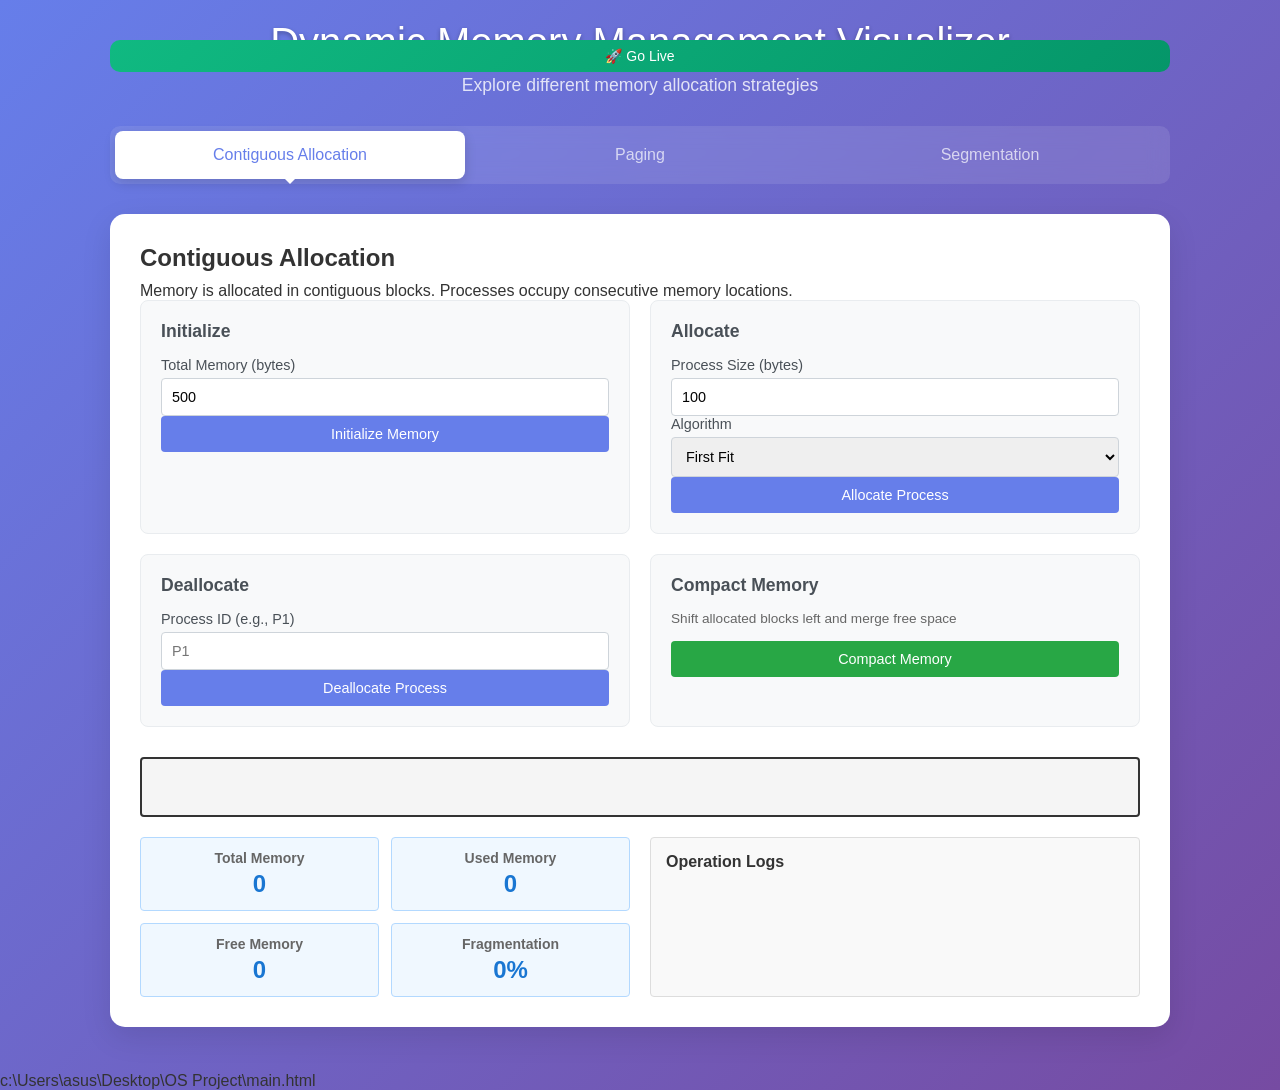
==== commit 45e19adf: "Added live mode for visualization of process running in real time using psutil" ====
--- a/main.html
+++ b/main.html
@@ -5,7 +5,7 @@
     <meta name="viewport" content="width=device-width, initial-scale=1.0">
     <title>Dynamic Memory Management Visualizer</title>
     <style>
-        * { margin: 0; padding: 0; box-sizing: border-box; transition: all 0.2s ease-in-out; }
+        * { margin: 0; padding: 0; box-sizing: border-box; }
         body { font-family: 'Segoe UI', Tahoma, Geneva, Verdana, sans-serif; background: linear-gradient(135deg, #667eea 0%, #764ba2 100%); min-height: 100vh; color: #333; }
         .container { max-width: 1100px; margin: 0 auto; padding: 20px; }
         
@@ -177,14 +177,32 @@
         .toast.error {
             background: #dc3545;
         }
+
+        /* Go Live Button Styles */
+        .live-btn {
+            background: linear-gradient(135deg, #10b981, #059669);
+            color: white;
+            border-radius: 10px;
+            padding: 8px 14px;
+            border: none;
+            cursor: pointer;
+            font-size: 14px;
+            font-weight: 500;
+            transition: all 0.3s ease;
+        }
+        .live-btn:hover {
+            transform: translateY(-2px);
+            box-shadow: 0 4px 12px rgba(16, 185, 129, 0.3);
+        }
     </style>
 </head>
 <body>
     <div class="container">
         <div id="toast" class="toast hidden"></div>
-        <header>
+        <header style="position: relative;">
             <h1>Dynamic Memory Management Visualizer</h1>
             <p class="subtitle">Explore different memory allocation strategies</p>
+            <button onclick="goLive()" class="live-btn" style="position: absolute; top: 20px; right: 0;">🚀 Go Live</button>
         </header>
         
         <nav class="nav-tabs">
@@ -442,6 +460,11 @@
     </div>
 
     <script>
+        // Go Live function
+        function goLive() {
+            window.location.href = "/live";
+        }
+
         // Navigation functionality
         document.addEventListener('DOMContentLoaded', function() {
             const navTabs = document.querySelectorAll('.nav-tab');
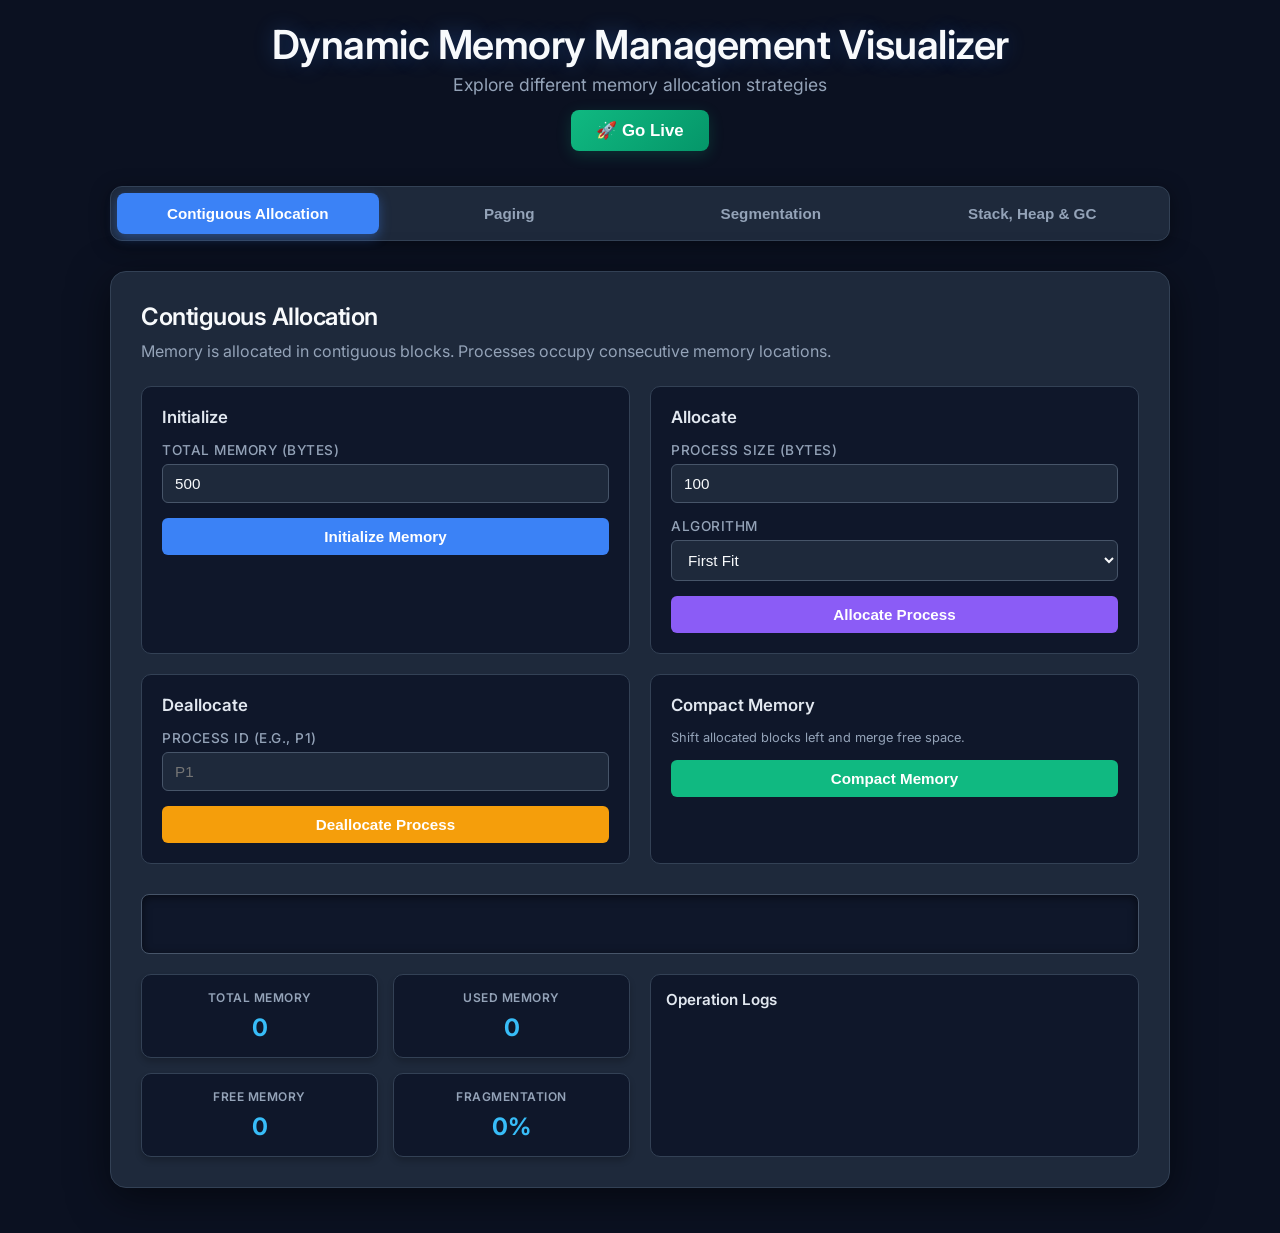
==== commit 19e6fa4d: "Added Graph for disk swapping simulation and added stack,head and garbadge collection and Improvisat" ====
--- a/main.html
+++ b/main.html
@@ -5,210 +5,188 @@
     <meta name="viewport" content="width=device-width, initial-scale=1.0">
     <title>Dynamic Memory Management Visualizer</title>
     <style>
+        /* =========================================================
+           DARK MODE DASHBOARD THEME
+           ========================================================= */
+        @import url('https://fonts.googleapis.com/css2?family=Inter:wght@300;400;500;600;700&display=swap');
+
         * { margin: 0; padding: 0; box-sizing: border-box; }
-        body { font-family: 'Segoe UI', Tahoma, Geneva, Verdana, sans-serif; background: linear-gradient(135deg, #667eea 0%, #764ba2 100%); min-height: 100vh; color: #333; }
+        
+        body { 
+            font-family: 'Inter', 'Segoe UI', Tahoma, Geneva, Verdana, sans-serif; 
+            background-color: #0b1121; /* Deep navy background from reference */
+            min-height: 100vh; 
+            color: #e2e8f0; /* Light slate text */
+        }
+        
         .container { max-width: 1100px; margin: 0 auto; padding: 20px; }
         
+        /* Scrollbar Styling for a pro feel */
+        ::-webkit-scrollbar { width: 8px; height: 8px; }
+        ::-webkit-scrollbar-track { background: #0f172a; }
+        ::-webkit-scrollbar-thumb { background: #334155; border-radius: 4px; }
+        ::-webkit-scrollbar-thumb:hover { background: #475569; }
+        
         /* Header */
-        header { text-align: center; margin-bottom: 30px; }
-        h1 { color: white; font-size: 2.5rem; font-weight: 300; text-shadow: 0 2px 4px rgba(0,0,0,0.3); margin-bottom: 10px; }
-        .subtitle { color: rgba(255,255,255,0.8); font-size: 1.1rem; font-weight: 300; }
-        
-        /* Navigation */
-        .nav-tabs { display: flex; justify-content: center; margin-bottom: 30px; background: rgba(255,255,255,0.1); border-radius: 10px; padding: 5px; backdrop-filter: blur(10px); }
-        .nav-tab { flex: 1; padding: 15px 20px; text-align: center; background: transparent; border: none; color: rgba(255,255,255,0.7); font-size: 1rem; font-weight: 500; cursor: pointer; border-radius: 8px; transition: all 0.3s ease; position: relative; }
-        .nav-tab:hover { background: rgba(255,255,255,0.1); color: white; }
-        .nav-tab.active { background: white; color: #667eea; box-shadow: 0 4px 12px rgba(0,0,0,0.15); }
-        .nav-tab.active::after { content: ''; position: absolute; bottom: -5px; left: 50%; transform: translateX(-50%); width: 0; height: 0; border-left: 6px solid transparent; border-right: 6px solid transparent; border-top: 6px solid white; }
-        
-        /* Content Sections */
-        .content-section { display: none; background: white; border-radius: 15px; padding: 30px; box-shadow: 0 10px 30px rgba(0,0,0,0.1); min-height: 400px; margin-bottom: 25px; }
-        .content-section.active { display: block; animation: fadeIn 0.5s ease; }
-        
-        @keyframes fadeIn { from { opacity: 0; transform: translateY(20px); } to { opacity: 1; transform: translateY(0); } }
-        
-        /* Card Style */
-        .card { background: white; border-radius: 12px; padding: 20px; margin-bottom: 20px; box-shadow: 0 4px 12px rgba(0,0,0,0.08); }
-        
-        /* Headings */
-        h2 { margin-bottom: 10px; }
-
-        
-        /* Contiguous Allocation Styles */
+        header { text-align: center; margin-bottom: 35px; }
+        h1 { color: #f8fafc; font-size: 2.5rem; font-weight: 600; letter-spacing: -0.5px; margin-bottom: 5px; text-shadow: 0 0 20px rgba(59, 130, 246, 0.3); }
+        .subtitle { color: #94a3b8; font-size: 1.1rem; font-weight: 400; }
+        
+        /* Navigation Tabs */
+        .nav-tabs { display: flex; justify-content: center; margin-bottom: 30px; background: #1e293b; border: 1px solid #334155; border-radius: 12px; padding: 6px; box-shadow: 0 4px 20px rgba(0,0,0,0.4); }
+        .nav-tab { flex: 1; padding: 12px 20px; text-align: center; background: transparent; border: none; color: #94a3b8; font-size: 0.95rem; font-weight: 600; cursor: pointer; border-radius: 8px; transition: all 0.3s ease; }
+        .nav-tab:hover { color: #f8fafc; background: rgba(255,255,255,0.05); }
+        .nav-tab.active { background: #3b82f6; color: #ffffff; box-shadow: 0 4px 12px rgba(59, 130, 246, 0.4); }
+        
+        /* Content Sections & Cards */
+        .content-section { display: none; background: #1e293b; border: 1px solid #334155; border-radius: 16px; padding: 30px; box-shadow: 0 10px 40px rgba(0,0,0,0.5); min-height: 400px; margin-bottom: 25px; }
+        .content-section.active { display: block; animation: fadeIn 0.4s ease; }
+        .card { background: #1e293b; border: 1px solid #334155; border-radius: 12px; padding: 20px; margin-bottom: 20px; box-shadow: 0 4px 15px rgba(0,0,0,0.2); }
+        
+        @keyframes fadeIn { from { opacity: 0; transform: translateY(10px); } to { opacity: 1; transform: translateY(0); } }
+        
+        /* Typography */
+        h2 { margin-bottom: 10px; color: #f8fafc; font-weight: 600; letter-spacing: -0.5px; }
+        .section-description { color: #94a3b8; margin-bottom: 25px; }
+        h3 { margin: 0 0 15px 0; font-size: 1.05rem; color: #e2e8f0; font-weight: 600; }
+        
+        /* Inputs & Controls */
         .contiguous-controls { display: grid; grid-template-columns: 1fr 1fr; grid-template-rows: auto auto; gap: 20px; margin-bottom: 30px; }
-        .control-group { background: #f8f9fa; border-radius: 8px; padding: 20px; border: 1px solid #e9ecef; }
-        .control-group h3 { margin: 0 0 15px 0; font-size: 1.1rem; color: #495057; font-weight: 600; }
-        label { display: block; margin-bottom: 5px; font-weight: 500; color: #495057; font-size: 0.9rem; }
-        input, select, button { width: 100%; padding: 10px; border: 1px solid #ced4da; border-radius: 4px; font-size: 0.9rem; }
-        input:focus, select:focus { outline: none; border-color: #667eea; box-shadow: 0 0 0 2px rgba(102, 126, 234, 0.25); }
-        button { background: #667eea; color: white; border: none; cursor: pointer; font-weight: 500; transition: background 0.3s ease; }
-        button:hover { background: #5a67d8; }
-        
-        #memory-bar { display: flex; height: 60px; border: 2px solid #333; border-radius: 4px; margin-bottom: 20px; background: #f5f5f5; overflow: hidden; }
-        .memory-block { display: flex; align-items: center; justify-content: center; color: white; font-weight: bold; font-size: 12px; text-align: center; transition: all 0.5s ease; border-right: 1px solid rgba(255, 255, 255, 0.3); }
-        
-        .status-message { margin-bottom: 20px; padding: 12px; border-radius: 4px; border: 1px solid #d8dbe3; background: #fafbff; min-height: 40px; display: flex; align-items: center; }
-        
+        .control-group { background: #0f172a; border-radius: 10px; padding: 20px; border: 1px solid #334155; }
+        label { display: block; margin-bottom: 6px; font-weight: 500; color: #94a3b8; font-size: 0.85rem; text-transform: uppercase; letter-spacing: 0.5px; }
+        
+        input, select { width: 100%; padding: 10px 12px; background: #1e293b; border: 1px solid #475569; border-radius: 6px; font-size: 0.95rem; color: #f8fafc; transition: all 0.2s; margin-bottom: 15px; }
+        input:focus, select:focus { outline: none; border-color: #3b82f6; box-shadow: 0 0 0 3px rgba(59, 130, 246, 0.2); }
+        
+        /* Buttons */
+        button { background: #3b82f6; color: white; border: none; cursor: pointer; font-weight: 600; border-radius: 6px; padding: 10px; transition: all 0.2s ease; width: 100%; font-size: 0.95rem;}
+        button:hover { background: #2563eb; transform: translateY(-1px); box-shadow: 0 4px 12px rgba(59, 130, 246, 0.3); }
+        button:active { transform: translateY(0); }
+        
+        /* Go Live Button */
+        .live-btn { background: linear-gradient(135deg, #10b981, #059669); border-radius: 8px; }
+        .live-btn:hover { box-shadow: 0 4px 15px rgba(16, 185, 129, 0.4); }
+        
+        /* Memory Bar (Contiguous) */
+        #memory-bar { display: flex; height: 60px; border: 1px solid #475569; border-radius: 8px; margin-bottom: 20px; background: #0f172a; overflow: hidden; box-shadow: inset 0 2px 10px rgba(0,0,0,0.5); }
+        .memory-block { display: flex; align-items: center; justify-content: center; color: white; font-weight: 600; font-size: 11px; text-align: center; transition: all 0.3s ease; border-right: 1px solid rgba(0,0,0,0.3); }
+        .memory-block:hover { filter: brightness(1.2); cursor: default; }
+
+        /* Stats & Logs */
         .stats-logs-container { display: grid; grid-template-columns: 1fr 1fr; gap: 20px; }
-        .stats-container { display: grid; grid-template-columns: 1fr 1fr; gap: 12px; }
-        .stat-card { background: #f0f8ff; border: 1px solid #b3d9ff; border-radius: 4px; padding: 12px; text-align: center; }
-        .stat-label { font-size: 12px; color: #666; font-weight: bold; margin-bottom: 4px; }
-        .stat-value { font-size: 18px; color: #1976d2; font-weight: bold; }
-        
-        .logs-container { background: #f9f9f9; border: 1px solid #ddd; border-radius: 4px; padding: 15px; max-height: 200px; overflow-y: auto; }
-        .logs-title { font-weight: bold; margin-bottom: 10px; color: #333; font-size: 1rem; }
-        .log-entry { font-size: 12px; color: #555; padding: 4px 0; border-bottom: 1px solid #eee; }
+        .stats-container { display: grid; grid-template-columns: 1fr 1fr; gap: 15px; }
+        .stat-card { background: #0f172a; border: 1px solid #334155; border-radius: 10px; padding: 15px; text-align: center; box-shadow: 0 4px 6px rgba(0,0,0,0.2); }
+        .stat-label { font-size: 0.75rem; color: #94a3b8; font-weight: 600; text-transform: uppercase; margin-bottom: 8px; letter-spacing: 0.5px;}
+        .stat-value { font-size: 1.5rem; color: #38bdf8; font-weight: 700; }
+        
+        .logs-container { background: #0f172a; border: 1px solid #334155; border-radius: 10px; padding: 15px; max-height: 200px; overflow-y: auto; }
+        .logs-title { font-weight: 600; margin-bottom: 12px; color: #e2e8f0; font-size: 0.95rem; }
+        .log-entry { font-size: 0.85rem; color: #cbd5e1; padding: 6px 0; border-bottom: 1px solid #1e293b; }
         .log-entry:last-child { border-bottom: none; }
         
-        /* Paging Styles */
+        /* Paging Specifics */
         .paging-controls { display: grid; grid-template-columns: repeat(3, 1fr); gap: 20px; margin-bottom: 30px; }
-        .control-group { display: flex; flex-direction: column; height: 100%; }
-        @media (max-width: 768px) { .paging-controls { grid-template-columns: 1fr; } }
-        .mode-selector { display: flex; gap: 10px; margin-bottom: 10px; }
-        .mode-btn { flex: 1; padding: 10px 12px; border: 1px solid #ccc; border-radius: 6px; background: #fff; color: #333; cursor: pointer; transition: all 0.2s ease; }
-        .mode-btn.active { background: #1976d2; color: #fff; border-color: #1565c0; }
-        .paging-visualization { display: flex; justify-content: center; margin-bottom: 20px; }
-        .frame-box { width: 60px; height: 60px; border: 2px solid #333; border-radius: 8px; display: flex; align-items: center; justify-content: center; font-weight: bold; font-size: 18px; margin: 0 5px; background: #f5f5f5; transition: all 0.3s ease-in-out; transform: scale(1); }
-        .frame-box.hit { background: #d4edda; border-color: #28a745; color: #155724; }
-        .frame-box.fault { background: #f8d7da; border-color: #dc3545; color: #721c24; }
-        .frame-box.update { transform: scale(1.2); background-color: #ffd54f; }
-        .paging-stats { display: flex; justify-content: center; gap: 40px; margin-bottom: 20px; }
+        .mode-selector { display: flex; gap: 10px; margin-bottom: 15px; }
+        .mode-btn { background: #1e293b; border: 1px solid #475569; color: #94a3b8; }
+        .mode-btn.active { background: #3b82f6; border-color: #3b82f6; color: white; }
+        
+        .paging-visualization { display: flex; justify-content: center; margin-bottom: 25px; gap: 8px;}
+        .frame-box { width: 60px; height: 60px; border: 2px solid #475569; border-radius: 8px; display: flex; align-items: center; justify-content: center; font-weight: bold; font-size: 18px; background: #0f172a; color: #f8fafc; transition: all 0.3s cubic-bezier(0.4, 0, 0.2, 1); box-shadow: 0 4px 6px rgba(0,0,0,0.3); }
+        .frame-box.hit { background: rgba(16, 185, 129, 0.15); border-color: #10b981; color: #10b981; box-shadow: 0 0 15px rgba(16, 185, 129, 0.3); }
+        .frame-box.fault { background: rgba(239, 68, 68, 0.15); border-color: #ef4444; color: #ef4444; box-shadow: 0 0 15px rgba(239, 68, 68, 0.3); }
+        .frame-box.update { transform: scale(1.15); }
+        
+        .paging-stats { display: flex; justify-content: center; gap: 50px; margin-bottom: 20px; background: #0f172a; padding: 20px; border-radius: 10px; border: 1px solid #334155;}
         .stat-item { text-align: center; }
-        .stat-label { font-size: 14px; color: #666; font-weight: bold; }
-        .stat-value { font-size: 24px; color: #1976d2; font-weight: bold; }
-        .paging-message { text-align: center; margin-bottom: 20px; padding: 12px; border-radius: 4px; border: 1px solid #d8dbe3; background: #fafbff; min-height: 40px; display: flex; align-items: center; justify-content: center; }
-        .paging-algorithm { text-align: center; margin-bottom: 10px; padding: 8px; border-radius: 4px; background: #e3f2fd; color: #1976d2; font-weight: bold; font-size: 14px; }
-        .paging-note { text-align: center; margin-bottom: 10px; padding: 6px; border-radius: 4px; background: #fff3e0; color: #e65100; font-size: 12px; font-style: italic; }
-        
-        /* Paging Table Styles */
-        .paging-table-container { margin-top: 30px; overflow-x: auto; }
-        .paging-table { width: 100%; border-collapse: collapse; font-size: 14px; background: white; box-shadow: 0 2px 8px rgba(0,0,0,0.1); border-radius: 8px; overflow: hidden; }
-        .paging-table th, .paging-table td { padding: 12px 8px; text-align: center; border: 1px solid #e0e0e0; }
-        .paging-table th { background: #f8f9fa; font-weight: bold; color: #495057; }
-        .paging-table .page-ref { background: #e3f2fd; font-weight: bold; }
-        .paging-table .frame-row { background: #fff3e0; }
-        .paging-table .result-row { background: #f3e5f5; }
-        .paging-table .fault { background: #ffebee; color: #c62828; font-weight: bold; }
-        .paging-table .hit { background: #e8f5e8; color: #2e7d32; font-weight: bold; }
-        .paging-table .empty-frame { color: #999; }
-        .paging-table .replaced { background: #fff3e0; border: 2px solid #ff9800; }
-        .paging-table tr { transition: background 0.3s ease; }
-        .paging-table tr.new-row { background: #e3f2fd; }
-        
-        /* Disk Access Styles */
-        .disk-access { background: #fff3e0 !important; border-left: 4px solid #ff9800; }
-        .disk-access::after { content: " 💾 Disk Access"; font-size: 12px; color: #e65100; font-weight: normal; }
+        
+        .paging-algorithm { text-align: center; margin-bottom: 10px; padding: 8px; border-radius: 6px; background: rgba(59, 130, 246, 0.1); color: #60a5fa; font-weight: 600; font-size: 0.9rem; border: 1px solid rgba(59, 130, 246, 0.2); }
+        .paging-note { text-align: center; margin-bottom: 10px; padding: 6px; border-radius: 6px; background: rgba(245, 158, 11, 0.1); color: #fbbf24; font-size: 0.85rem; border: 1px solid rgba(245, 158, 11, 0.2); }
+        
+        /* Tables (Paging & Segmentation) */
+        .paging-table-container, .page-table-container, .segment-table-container { overflow-x: auto; border-radius: 10px; border: 1px solid #334155; }
+        table { width: 100%; border-collapse: collapse; font-size: 0.9rem; background: #0f172a; text-align: center;}
+        th, td { padding: 12px 10px; border-bottom: 1px solid #1e293b; border-right: 1px solid #1e293b; }
+        th { background: #1e293b; font-weight: 600; color: #cbd5e1; text-transform: uppercase; font-size: 0.8rem; letter-spacing: 0.5px;}
+        td { color: #94a3b8; }
+        
+        .paging-table .fault { background: rgba(239, 68, 68, 0.1); color: #f87171; font-weight: 600; }
+        .paging-table .hit { background: rgba(16, 185, 129, 0.1); color: #34d399; font-weight: 600; }
+        .paging-table tr.new-row { background: rgba(59, 130, 246, 0.05); }
+        .disk-access { background: rgba(245, 158, 11, 0.05) !important; border-left: 3px solid #f59e0b; }
+        .disk-access::after { content: " 💾 Disk Access"; font-size: 11px; color: #fbbf24; font-weight: normal; margin-left: 5px; }
         .flash { animation: flashRed 0.4s; }
-        @keyframes flashRed { 0% { background: #ffebee; } 100% { background: transparent; } }
-
-        
-        /* Virtual and Physical Memory Display */
-        .memory-display { margin-bottom: 30px; }
-        .memory-section { background: white; border-radius: 8px; padding: 20px; margin-bottom: 20px; box-shadow: 0 2px 8px rgba(0,0,0,0.1); }
-        .memory-section h4 { margin: 0 0 15px 0; color: #495057; font-size: 1.1rem; font-weight: 600; }
-        .memory-sequence { display: flex; flex-wrap: wrap; gap: 8px; min-height: 50px; align-items: center; }
-        .memory-page { display: inline-block; width: 40px; height: 40px; border: 2px solid #667eea; border-radius: 6px; display: flex; align-items: center; justify-content: center; font-weight: bold; font-size: 14px; background: #e3f2fd; color: #1976d2; }
-        .memory-frame { display: inline-block; width: 50px; height: 50px; border: 2px solid #333; border-radius: 8px; display: flex; align-items: center; justify-content: center; font-weight: bold; font-size: 16px; background: #f5f5f5; margin: 0 5px; }
-        
-        /* Page Table Styles */
-        .page-table-container { margin-bottom: 30px; }
-        .page-table { width: 100%; max-width: 400px; margin: 0 auto; border-collapse: collapse; font-size: 14px; background: white; box-shadow: 0 2px 8px rgba(0,0,0,0.1); border-radius: 8px; overflow: hidden; }
-        .page-table th, .page-table td { padding: 12px 16px; text-align: center; border: 1px solid #e0e0e0; }
-        .page-table th { background: #f8f9fa; font-weight: bold; color: #495057; }
-        .page-table .page-number { font-weight: bold; color: #1976d2; }
-        .page-table .frame-index { font-weight: bold; color: #2e7d32; }
-        
-        /* Segmentation Styles */
+        @keyframes flashRed { 0% { background: rgba(239, 68, 68, 0.2); } 100% { background: transparent; } }
+
+        /* Memory Sequences */
+        .memory-section { background: #0f172a; border-radius: 10px; padding: 20px; margin-bottom: 20px; border: 1px solid #334155; }
+        .memory-section h4 { color: #e2e8f0; font-size: 1rem; margin-bottom: 15px;}
+        .memory-sequence { display: flex; flex-wrap: wrap; gap: 10px; min-height: 50px; }
+        .memory-page { width: 40px; height: 40px; border: 1px solid #3b82f6; border-radius: 6px; display: flex; align-items: center; justify-content: center; font-weight: bold; font-size: 14px; background: rgba(59, 130, 246, 0.1); color: #60a5fa; }
+        .memory-frame { width: 45px; height: 45px; border: 1px solid #475569; border-radius: 8px; display: flex; align-items: center; justify-content: center; font-weight: bold; font-size: 15px; background: #1e293b; color: #f8fafc; }
+        
+        .page-table .page-number { color: #60a5fa; font-weight: 600;}
+        .page-table .frame-index { color: #34d399; font-weight: 600;}
+        
+        /* Segmentation Specifics */
         .segmentation-controls { display: grid; grid-template-columns: 1fr 1fr; gap: 20px; margin-bottom: 30px; }
-        .segment-inputs { display: flex; flex-direction: column; gap: 10px; }
-        .segment-input-group { display: flex; gap: 10px; align-items: center; }
-        .segment-input-group label { min-width: 120px; font-weight: 500; }
-        .segment-input-group input { flex: 1; }
-        .segment-table-container { margin-bottom: 30px; overflow-x: auto; }
-        .segment-table { width: 100%; border-collapse: collapse; font-size: 14px; background: white; box-shadow: 0 2px 8px rgba(0,0,0,0.1); border-radius: 8px; overflow: hidden; }
-        .segment-table th, .segment-table td { padding: 12px 8px; text-align: center; border: 1px solid #e0e0e0; }
-        .segment-table th { background: #f8f9fa; font-weight: bold; color: #495057; }
-        .segment-visualization { display: flex; margin-bottom: 20px; border: 2px solid #333; border-radius: 4px; background: #f5f5f5; min-height: 80px; overflow: hidden; }
-        .segment-block { display: flex; align-items: center; justify-content: center; color: white; font-weight: bold; font-size: 12px; text-align: center; position: relative; }
-        .segment-block::after { content: attr(data-info); position: absolute; bottom: 2px; left: 50%; transform: translateX(-50%); font-size: 10px; font-weight: normal; }
-        .segment-message { text-align: center; margin-bottom: 20px; padding: 12px; border-radius: 4px; border: 1px solid #d8dbe3; background: #fafbff; min-height: 40px; display: flex; align-items: center; justify-content: center; }
-        .segment-fault { background: #ffebee !important; color: #c62828; border-color: #c62828; }
-        
-        /* Result Box Styles */
-        .result-box {
-            margin-top: 15px;
-            padding: 12px;
-            border-radius: 8px;
-            font-weight: 500;
-            display: none;
-        }
-        .result-box.success {
-            background: #e8f5e9;
-            color: #2e7d32;
-        }
-        .result-box.error {
-            background: #ffebee;
-            color: #c62828;
-        }
-        
-        /* Toast Notification Styles */
-        .toast {
-            position: fixed;
-            top: 20px;
-            right: 20px;
-            background: #333;
-            color: white;
-            padding: 12px 20px;
-            border-radius: 8px;
-            z-index: 1000;
-            font-size: 14px;
-            font-weight: 500;
-            box-shadow: 0 4px 12px rgba(0,0,0,0.3);
-            transition: all 0.3s ease;
-            max-width: 300px;
-            word-wrap: break-word;
-        }
-        .toast.hidden {
-            display: none;
-        }
-        .toast.success {
-            background: #28a745;
-        }
-        .toast.error {
-            background: #dc3545;
-        }
-
-        /* Go Live Button Styles */
-        .live-btn {
-            background: linear-gradient(135deg, #10b981, #059669);
-            color: white;
-            border-radius: 10px;
-            padding: 8px 14px;
-            border: none;
-            cursor: pointer;
-            font-size: 14px;
-            font-weight: 500;
-            transition: all 0.3s ease;
-        }
-        .live-btn:hover {
-            transform: translateY(-2px);
-            box-shadow: 0 4px 12px rgba(16, 185, 129, 0.3);
-        }
+        .segment-input-group { display: flex; gap: 10px; align-items: center; margin-bottom: 10px;}
+        .segment-input-group label { margin-bottom: 0; min-width: 130px; }
+        
+        .segment-visualization { display: flex; margin-bottom: 20px; border: 1px solid #475569; border-radius: 8px; background: #0f172a; min-height: 80px; overflow: hidden; box-shadow: inset 0 2px 10px rgba(0,0,0,0.5);}
+        .segment-block { display: flex; align-items: center; justify-content: center; color: white; font-weight: 600; font-size: 12px; position: relative; border-right: 1px solid rgba(0,0,0,0.2);}
+        .segment-block::after { content: attr(data-info); position: absolute; bottom: 4px; left: 50%; transform: translateX(-50%); font-size: 9px; font-weight: 400; opacity: 0.8;}
+        
+        /* Result Boxes */
+        .result-box { margin-top: 15px; padding: 15px; border-radius: 8px; font-weight: 500; font-size: 0.95rem; display: none; border: 1px solid transparent; }
+        .result-box.success { background: rgba(16, 185, 129, 0.1); color: #34d399; border-color: rgba(16, 185, 129, 0.3); }
+        .result-box.error { background: rgba(239, 68, 68, 0.1); color: #f87171; border-color: rgba(239, 68, 68, 0.3); }
+        
+        /* Toasts */
+        .toast { position: fixed; top: 20px; right: 20px; background: #1e293b; color: white; padding: 15px 25px; border-radius: 8px; z-index: 1000; font-size: 0.95rem; font-weight: 500; box-shadow: 0 10px 25px rgba(0,0,0,0.5); border-left: 4px solid transparent; transition: all 0.3s cubic-bezier(0.4, 0, 0.2, 1); }
+        .toast.hidden { transform: translateX(120%); opacity: 0; }
+        .toast.success { border-left-color: #10b981; }
+        .toast.error { border-left-color: #ef4444; }
+        .toast.info { border-left-color: #3b82f6; }
+
+        /* ========================================= */
+        /* STACK, HEAP & GC STYLES (Modernized)      */
+        /* ========================================= */
+        .memory-split { display: flex; gap: 25px; margin-top: 20px; }
+        .memory-col { flex: 1; background: #0f172a; border-radius: 12px; padding: 25px; border: 1px solid #334155; box-shadow: inset 0 2px 10px rgba(0,0,0,0.2);}
+        
+        /* The Stack Tube */
+        .stack-container { width: 85%; margin: 0 auto; min-height: 300px; border-left: 3px solid #475569; border-right: 3px solid #475569; border-bottom: 3px solid #475569; border-radius: 0 0 12px 12px; display: flex; flex-direction: column-reverse; padding: 15px; gap: 10px; background: #1e293b; box-shadow: inset 0 -10px 20px rgba(0,0,0,0.3); }
+        .stack-frame { background: rgba(59, 130, 246, 0.1); border: 1px solid #3b82f6; padding: 12px; text-align: center; font-weight: 600; color: #93c5fd; border-radius: 8px; animation: dropIn 0.3s cubic-bezier(0.175, 0.885, 0.32, 1.275); box-shadow: 0 4px 6px rgba(0,0,0,0.2);}
+        
+        /* The Heap Grid */
+        .heap-container { display: flex; flex-wrap: wrap; gap: 15px; min-height: 300px; align-content: flex-start; padding: 20px; background: #1e293b; border: 2px dashed #475569; border-radius: 12px; box-shadow: inset 0 0 20px rgba(0,0,0,0.2);}
+        .heap-object { width: calc(33.333% - 10px); height: 75px; background: rgba(236, 72, 153, 0.1); border: 1px solid #ec4899; border-radius: 10px; display: flex; align-items: center; justify-content: center; font-size: 0.95rem; font-weight: 700; color: #f472b6; text-align: center; flex-direction: column; transition: all 0.4s ease; animation: popIn 0.3s cubic-bezier(0.175, 0.885, 0.32, 1.275); box-shadow: 0 4px 6px rgba(0,0,0,0.2);}
+        .heap-object span { font-size: 0.7rem; font-weight: 500; color: #94a3b8; margin-top: 4px; }
+        
+        /* GC Animations */
+        .heap-object.orphaned { background: rgba(239, 68, 68, 0.15); border-color: #ef4444; color: #f87171; box-shadow: 0 0 15px rgba(239, 68, 68, 0.4); transform: scale(0.95);}
+        .heap-object.safe { background: rgba(16, 185, 129, 0.15); border-color: #10b981; color: #6ee7b7; box-shadow: 0 0 15px rgba(16, 185, 129, 0.3); }
+        
+        @keyframes dropIn { from { opacity: 0; transform: translateY(-40px); } to { opacity: 1; transform: translateY(0); } }
+        @keyframes popIn { from { opacity: 0; transform: scale(0.3); } to { opacity: 1; transform: scale(1); } }
     </style>
 </head>
 <body>
     <div class="container">
         <div id="toast" class="toast hidden"></div>
-        <header style="position: relative;">
-            <h1>Dynamic Memory Management Visualizer</h1>
-            <p class="subtitle">Explore different memory allocation strategies</p>
-            <button onclick="goLive()" class="live-btn" style="position: absolute; top: 20px; right: 0;">🚀 Go Live</button>
+        <header style="display: flex; flex-direction: column; align-items: center; gap: 15px; margin-bottom: 35px;">
+            <div style="text-align: center;">
+                <h1 style="margin-bottom: 5px;">Dynamic Memory Management Visualizer</h1>
+                <p class="subtitle">Explore different memory allocation strategies</p>
+            </div>
+            <button onclick="goLive()" class="live-btn" style="padding: 10px 25px; font-size: 1.05rem; width: auto; box-shadow: 0 4px 15px rgba(16, 185, 129, 0.2);">🚀 Go Live</button>
         </header>
         
         <nav class="nav-tabs">
             <button class="nav-tab active" data-section="contiguous">Contiguous Allocation</button>
             <button class="nav-tab" data-section="paging">Paging</button>
             <button class="nav-tab" data-section="segmentation">Segmentation</button>
+            <button class="nav-tab" data-section="stackheap">Stack, Heap & GC</button>
         </nav>
         
         <div id="contiguous-section" class="content-section active">
@@ -235,20 +213,20 @@
                         <option value="best_fit">Best Fit</option>
                         <option value="worst_fit">Worst Fit</option>
                     </select>
-                    <button id="allocate-btn">Allocate Process</button>
+                    <button id="allocate-btn" style="background: #8b5cf6;">Allocate Process</button>
                 </div>
                 
                 <div class="control-group">
                     <h3>Deallocate</h3>
                     <label for="process-id">Process ID (e.g., P1)</label>
                     <input id="process-id" type="text" placeholder="P1" />
-                    <button id="deallocate-btn">Deallocate Process</button>
+                    <button id="deallocate-btn" style="background: #f59e0b;">Deallocate Process</button>
                 </div>
                 
                 <div class="control-group">
                     <h3>Compact Memory</h3>
-                    <p style="font-size: 0.85rem; color: #666; margin-bottom: 15px;">Shift allocated blocks left and merge free space</p>
-                    <button id="compact-btn" style="background: #28a745;">Compact Memory</button>
+                    <p style="font-size: 0.8rem; color: #94a3b8; margin-bottom: 15px;">Shift allocated blocks left and merge free space.</p>
+                    <button id="compact-btn" style="background: #10b981;">Compact Memory</button>
                 </div>
             </div>
             
@@ -311,7 +289,7 @@
                         <div id="manual-controls">
                             <label for="page-number">Page Number</label>
                             <input id="page-number" type="number" min="0" value="0" />
-                            <button id="add-page-btn">Add Page</button>
+                            <button id="add-page-btn" style="background: #8b5cf6;">Add Page</button>
                         </div>
                     </div>
 
@@ -321,8 +299,8 @@
                             <label for="reference-string">Reference String (comma-separated)</label>
                             <input id="reference-string" type="text" value="1,2,3,4,5,5,6" placeholder="e.g. 1,2,3,4,5,5,6" />
                             <div style="display: flex; gap: 10px; flex-wrap: wrap;">
-                                <button id="run-sequence-btn">Run Sequence</button>
-                                <button id="load-example-btn" type="button">Load Example</button>
+                                <button id="run-sequence-btn" style="background: #8b5cf6; flex:1;">Run Sequence</button>
+                                <button id="load-example-btn" type="button" style="background: #334155; flex:1;">Load Example</button>
                             </div>
                         </div>
                     </div>
@@ -331,11 +309,10 @@
             
             <div class="card">
                 <div class="paging-visualization" id="frames-display">
-                    <!-- Frames will be displayed here -->
-                </div>
+                    </div>
                 
                 <div class="page-table-container">
-                    <h4 style="text-align: center; margin-bottom: 15px; color: #495057;">Page Table</h4>
+                    <h4 style="text-align: center; margin-bottom: 15px; color: #f8fafc;">Page Table</h4>
                     <table class="page-table">
                         <thead>
                             <tr>
@@ -344,34 +321,30 @@
                             </tr>
                         </thead>
                         <tbody id="page-table-body">
-                            <!-- Page table entries will be populated dynamically -->
-                        </tbody>
+                            </tbody>
                     </table>
                 </div>
                 
-                <div class="paging-algorithm" id="paging-algorithm">Using Algorithm: FIFO</div>
+                <div class="paging-algorithm" id="paging-algorithm" style="margin-top:20px;">Using Algorithm: FIFO</div>
                 <div class="paging-note" id="paging-note" style="display: none;">Optimal gives minimum possible page faults</div>
                 
                 <div class="memory-display">
                     <div class="memory-section">
                         <h4>Virtual Memory (Page Sequence)</h4>
                         <div class="memory-sequence" id="virtual-memory">
-                            <!-- Page sequence will be displayed here -->
-                        </div>
+                            </div>
                     </div>
                     
                     <div class="memory-section">
                         <h4>Physical Memory (Frames)</h4>
                         <div class="memory-sequence" id="physical-memory">
-                            <!-- Current frames will be displayed here -->
-                        </div>
+                            </div>
                     </div>
                     
                     <div class="memory-section">
                         <h4>Disk (Swap Space)</h4>
                         <div class="memory-sequence" id="disk-pages">
-                            <!-- Pages not in frames will be displayed here -->
-                        </div>
+                            </div>
                     </div>
                 </div>
             </div>
@@ -388,23 +361,22 @@
                             </tr>
                         </thead>
                         <tbody id="paging-table-body">
-                            <!-- Table rows will be populated dynamically -->
-                        </tbody>
+                            </tbody>
                     </table>
                 </div>
                 
                 <div class="paging-stats" style="margin-top: 20px;">
                     <div class="stat-item">
-                        <div class="stat-label">Total Hits</div>
-                        <div class="stat-value" id="hit-count">0</div>
+                        <div class="stat-label" style="font-size: 0.75rem; color:#94a3b8; text-transform:uppercase;">Total Hits</div>
+                        <div class="stat-value" id="hit-count" style="color:#10b981;">0</div>
                     </div>
                     <div class="stat-item">
-                        <div class="stat-label">Total Faults</div>
-                        <div class="stat-value" id="fault-count">0</div>
+                        <div class="stat-label" style="font-size: 0.75rem; color:#94a3b8; text-transform:uppercase;">Total Faults</div>
+                        <div class="stat-value" id="fault-count" style="color:#ef4444;">0</div>
                     </div>
                     <div class="stat-item">
-                        <div class="stat-label">Hit Rate</div>
-                        <div class="stat-value" id="hit-rate">0%</div>
+                        <div class="stat-label" style="font-size: 0.75rem; color:#94a3b8; text-transform:uppercase;">Hit Rate</div>
+                        <div class="stat-value" id="hit-rate" style="color:#38bdf8;">0%</div>
                     </div>
                 </div>
             </div>
@@ -422,9 +394,8 @@
                     <label for="num-segments">Number of Segments</label>
                     <input id="num-segments" type="number" min="1" max="10" value="3" />
                     <div class="segment-inputs" id="segment-inputs">
-                        <!-- Segment size inputs will be generated here -->
-                    </div>
-                    <button id="create-segments-btn">Create Segments</button>
+                        </div>
+                    <button id="create-segments-btn" style="background:#10b981; margin-top:10px;">Create Segments</button>
                 </div>
                 
                 <div class="control-group">
@@ -433,7 +404,7 @@
                     <input id="segment-number" type="number" min="0" value="0" />
                     <label for="offset">Offset</label>
                     <input id="offset" type="number" min="0" value="0" />
-                    <button id="translate-btn">Translate Address</button>
+                    <button id="translate-btn" style="background:#8b5cf6;">Translate Address</button>
                     <div id="segmentation-result" class="result-box"></div>
                 </div>
             </div>
@@ -448,15 +419,51 @@
                         </tr>
                     </thead>
                     <tbody id="segment-table-body">
-                        <!-- Segment table rows will be populated dynamically -->
-                    </tbody>
+                        </tbody>
                 </table>
             </div>
             
-            <div class="segment-visualization" id="segment-visualization">
-                <!-- Segment visualization will be displayed here -->
+            <div class="segment-visualization" id="segment-visualization" style="margin-top:20px;">
+                </div>
+        </div>
+
+        <div id="stackheap-section" class="content-section">
+            <div class="section-header">
+                <h2 class="section-title">Program Memory (Stack & Heap)</h2>
+                <p class="section-description">Visualize how a program uses RAM locally. Simulate Memory Leaks and the Mark & Sweep Garbage Collection algorithm.</p>
+            </div>
+            
+            <div class="contiguous-controls" style="grid-template-columns: 1fr 1fr 1fr;">
+                <div class="control-group">
+                    <h3>Stack Operations (LIFO)</h3>
+                    <button id="btn-call-func" style="margin-bottom: 10px;">Push Function (Call)</button>
+                    <button id="btn-pop-func" style="background: #f59e0b; color:#fff;">Pop Function (Return)</button>
+                </div>
+                <div class="control-group">
+                    <h3>Heap Operations</h3>
+                    <button id="btn-alloc-obj" style="background: #ec4899; height: 130px;">Allocate Object (malloc/new)</button>
+                </div>
+                <div class="control-group" style="background: rgba(16, 185, 129, 0.05); border-color: rgba(16, 185, 129, 0.2);">
+                    <h3 style="color: #34d399;">Garbage Collection</h3>
+                    <p style="font-size: 0.75rem; margin-bottom: 15px; color:#94a3b8;">Finds & deletes orphaned Heap objects.</p>
+                    <button id="btn-run-gc" style="background: #10b981;">Run GC (Mark & Sweep)</button>
+                </div>
+            </div>
+
+            <div class="memory-split">
+                <div class="memory-col">
+                    <h3>The Stack (Static / Local)</h3>
+                    <div class="stack-container" id="visual-stack">
+                        </div>
+                </div>
+                <div class="memory-col">
+                    <h3>The Heap (Dynamic / Objects)</h3>
+                    <div class="heap-container" id="visual-heap">
+                        </div>
+                </div>
             </div>
         </div>
+
     </div>
 
     <script>
@@ -490,7 +497,6 @@
         });
         
         // Contiguous Allocation functionality
-        
         let currentMode = 'manual';
         const algoSelect = document.getElementById('replacement-algorithm');
         const defaultAlgorithmOptions = {
@@ -527,7 +533,6 @@
         let isBatchMode = false;
         let pagingFrames = [];
         
-        // Helper function to format memory display
         function displayMemoryBlocks(blocks, message = '') {
             let html = '';
             if (message) {
@@ -553,36 +558,30 @@
             return html;
         }
         
-        // Function to render memory bar visualization
         function renderMemoryBar(blocks) {
             const memoryBarEl = document.getElementById('memory-bar');
             memoryBarEl.innerHTML = '';
             
             if (blocks.length === 0) {
-                memoryBarEl.innerHTML = '<div style="width: 100%; display: flex; align-items: center; justify-content: center; color: #999;">No memory initialized</div>';
-                return;
-            }
-            
-            // Calculate total memory
+                memoryBarEl.innerHTML = '<div style="width: 100%; display: flex; align-items: center; justify-content: center; color: #64748b;">No memory initialized</div>';
+                return;
+            }
+            
             const totalMemory = blocks.reduce((sum, block) => sum + block.size, 0);
             
-            // Create block elements
             blocks.forEach(block => {
                 const blockEl = document.createElement('div');
                 blockEl.className = 'memory-block';
                 
-                // Calculate percentage width
                 const percentWidth = (block.size / totalMemory) * 100;
                 blockEl.style.width = percentWidth + '%';
                 
-                // Set color based on free/allocated
                 if (block.free) {
-                    blockEl.style.backgroundColor = '#28a745';
+                    blockEl.style.backgroundColor = '#10b981';
                 } else {
-                    blockEl.style.backgroundColor = '#dc3545';
-                }
-                
-                // Set label
+                    blockEl.style.backgroundColor = '#ef4444';
+                }
+                
                 const label = block.free ? `Free\n${block.size}B` : `${block.process_id}\n${block.size}B`;
                 blockEl.textContent = label;
                 
@@ -590,7 +589,6 @@
             });
         }
         
-        // Function to fetch and display statistics
         async function updateStats() {
             try {
                 const resp = await fetch('http://127.0.0.1:5000/stats');
@@ -605,7 +603,6 @@
             }
         }
         
-        // Function to fetch and display logs
         async function updateLogs() {
             try {
                 const resp = await fetch('http://127.0.0.1:5000/logs');
@@ -615,7 +612,7 @@
                 logsList.innerHTML = '';
                 
                 if (data.logs.length === 0) {
-                    logsList.innerHTML = '<div style="color: #999; font-size: 12px;">No logs yet</div>';
+                    logsList.innerHTML = '<div style="color: #64748b; font-size: 12px;">No logs yet</div>';
                     return;
                 }
                 
@@ -630,7 +627,6 @@
             }
         }
         
-        // Initialize button handler
         document.getElementById('initialize-btn').addEventListener('click', async () => {
             const totalMemory = Number(document.getElementById('total-memory').value);
             if (!totalMemory || totalMemory <= 0) {
@@ -660,7 +656,6 @@
             }
         });
         
-        // Allocate button handler
         document.getElementById('allocate-btn').addEventListener('click', async () => {
             const processSize = Number(document.getElementById('process-size').value);
             const algorithm = document.getElementById('algorithm').value;
@@ -692,7 +687,6 @@
             }
         });
         
-        // Deallocate button handler
         document.getElementById('deallocate-btn').addEventListener('click', async () => {
             const processId = document.getElementById('process-id').value.trim();
             if (!processId) {
@@ -722,7 +716,6 @@
             }
         });
         
-        // Compact button handler
         document.getElementById('compact-btn').addEventListener('click', async () => {
             try {
                 const resp = await fetch('http://127.0.0.1:5000/compact', {
@@ -745,22 +738,19 @@
             }
         });
         
-        // Paging functionality
-        
-        // Function to render frames (current state)
         function renderFrames(frames, lastResult = null) {
             const framesDisplay = document.getElementById('frames-display');
             framesDisplay.innerHTML = '';
             
             if (!isInitialized) {
                 if (!isBatchMode) {
-                    framesDisplay.innerHTML = '<div style="color: #999;">No frames initialized</div>';
+                    framesDisplay.innerHTML = '<div style="color: #64748b;">No frames initialized</div>';
                 }
                 return;
             }
             
             if (frames.length === 0) {
-                framesDisplay.innerHTML = '<div style="color: #999;">No frames loaded</div>';
+                framesDisplay.innerHTML = '<div style="color: #64748b;">No frames loaded</div>';
                 return;
             }
             
@@ -769,7 +759,6 @@
                 frameEl.className = 'frame-box';
                 frameEl.textContent = page !== null ? page : '';
                 
-                // Highlight based on last result
                 if (lastResult) {
                     if (lastResult.hit && frames.indexOf(lastResult.page) === idx) {
                         frameEl.classList.add('hit');
@@ -782,7 +771,6 @@
                 framesDisplay.appendChild(frameEl);
             });
             
-            // Remove highlight after animation
             setTimeout(() => {
                 document.querySelectorAll('.frame-box.hit, .frame-box.fault').forEach(el => {
                     el.classList.remove('hit', 'fault');
@@ -790,20 +778,19 @@
             }, 1000);
         }
         
-        // Function to render page table
         function renderPageTable(frames) {
             const tableBody = document.getElementById('page-table-body');
             tableBody.innerHTML = '';
             
             if (!isInitialized) {
                 if (!isBatchMode) {
-                    tableBody.innerHTML = '<tr><td colspan="2" style="text-align: center; color: #999; padding: 20px;">No frames initialized</td></tr>';
+                    tableBody.innerHTML = '<tr><td colspan="2" style="text-align: center; color: #64748b; padding: 20px;">No frames initialized</td></tr>';
                 }
                 return;
             }
 
             if (frames.length === 0) {
-                tableBody.innerHTML = '<tr><td colspan="2" style="text-align: center; color: #999; padding: 20px;">No pages loaded in frames</td></tr>';
+                tableBody.innerHTML = '<tr><td colspan="2" style="text-align: center; color: #64748b; padding: 20px;">No pages loaded in frames</td></tr>';
                 return;
             }
             
@@ -811,13 +798,11 @@
                 if (page !== null && page !== undefined) {
                     const row = document.createElement('tr');
                     
-                    // Page Number column
                     const pageCell = document.createElement('td');
                     pageCell.className = 'page-number';
                     pageCell.textContent = page;
                     row.appendChild(pageCell);
                     
-                    // Frame Index column
                     const frameCell = document.createElement('td');
                     frameCell.className = 'frame-index';
                     frameCell.textContent = frameIndex;
@@ -827,9 +812,8 @@
                 }
             });
             
-            // If no valid mappings, show empty message
             if (tableBody.children.length === 0) {
-                tableBody.innerHTML = '<tr><td colspan="2" style="text-align: center; color: #999; padding: 20px;">No pages loaded in frames</td></tr>';
+                tableBody.innerHTML = '<tr><td colspan="2" style="text-align: center; color: #64748b; padding: 20px;">No pages loaded in frames</td></tr>';
             }
         }
         
@@ -849,7 +833,7 @@
             diskPagesEl.innerHTML = '';
 
             if (!data || !data.history || data.history.length === 0) {
-                tableBody.innerHTML = '<tr><td colspan="4" style="text-align: center; color: #999; padding: 40px;">No page requests yet. Initialize paging and add pages to see the table.</td></tr>';
+                tableBody.innerHTML = '<tr><td colspan="4" style="text-align: center; color: #64748b; padding: 40px;">No page requests yet. Initialize paging and add pages to see the table.</td></tr>';
                 hitCountEl.textContent = '0';
                 faultCountEl.textContent = '0';
                 hitRateEl.textContent = '0%';
@@ -890,13 +874,14 @@
             const pagesOnDisk = uniquePages.filter(page => !pagesInFrames.includes(page));
 
             if (pagesOnDisk.length === 0) {
-                diskPagesEl.innerHTML = '<div style="color: #999; font-style: italic;">All pages in memory</div>';
+                diskPagesEl.innerHTML = '<div style="color: #64748b; font-style: italic;">All pages in memory</div>';
             } else {
                 pagesOnDisk.forEach(page => {
                     const diskPageEl = document.createElement('div');
                     diskPageEl.className = 'memory-page';
-                    diskPageEl.style.background = '#ffebee';
-                    diskPageEl.style.borderColor = '#f44336';
+                    diskPageEl.style.background = 'rgba(239, 68, 68, 0.1)';
+                    diskPageEl.style.borderColor = '#ef4444';
+                    diskPageEl.style.color = '#f87171';
                     diskPageEl.textContent = page;
                     diskPagesEl.appendChild(diskPageEl);
                 });
@@ -905,7 +890,6 @@
             renderPageTable(currentFrames);
 
             if (isBatch) {
-                // Render rows with delay for animation
                 data.history.forEach((entry, index) => {
                     setTimeout(() => {
                         const row = document.createElement('tr');
@@ -936,12 +920,12 @@
                             frameBox.style.display = 'inline-block';
                             frameBox.style.width = '30px';
                             frameBox.style.height = '30px';
-                            frameBox.style.border = '1px solid #ccc';
+                            frameBox.style.border = '1px solid #475569';
                             frameBox.style.borderRadius = '4px';
                             frameBox.style.textAlign = 'center';
                             frameBox.style.lineHeight = '30px';
                             frameBox.style.fontSize = '12px';
-                            frameBox.style.background = framePage !== null && framePage !== undefined ? '#fff' : '#f5f5f5';
+                            frameBox.style.background = framePage !== null && framePage !== undefined ? '#1e293b' : '#0f172a';
                             frameBox.textContent = framePage !== null && framePage !== undefined ? framePage : '-';
                             framesContainer.appendChild(frameBox);
                         }
@@ -956,7 +940,6 @@
 
                         tableBody.appendChild(row);
 
-                        // Animate frames if changed
                         if (entry.status === 'FAULT') {
                             const frameBoxes = framesContainer.querySelectorAll('span');
                             frameBoxes.forEach(box => {
@@ -967,14 +950,12 @@
                             });
                         }
 
-                        // Remove animation classes after delay
                         setTimeout(() => {
                             row.classList.remove('new-row', 'flash');
                         }, 300);
                     }, index * 100);
                 });
             } else {
-                // Render all at once for manual mode
                 data.history.forEach((entry, index) => {
                     const row = document.createElement('tr');
                     if (entry.status === 'FAULT') {
@@ -1002,12 +983,12 @@
                         frameBox.style.display = 'inline-block';
                         frameBox.style.width = '30px';
                         frameBox.style.height = '30px';
-                        frameBox.style.border = '1px solid #ccc';
+                        frameBox.style.border = '1px solid #475569';
                         frameBox.style.borderRadius = '4px';
                         frameBox.style.textAlign = 'center';
                         frameBox.style.lineHeight = '30px';
                         frameBox.style.fontSize = '12px';
-                        frameBox.style.background = framePage !== null && framePage !== undefined ? '#fff' : '#f5f5f5';
+                        frameBox.style.background = framePage !== null && framePage !== undefined ? '#1e293b' : '#0f172a';
                         frameBox.textContent = framePage !== null && framePage !== undefined ? framePage : '-';
                         framesContainer.appendChild(frameBox);
                     }
@@ -1025,7 +1006,6 @@
             }
         }
 
-        // Function to render paging history table
         async function renderPagingTable() {
             try {
                 const resp = await fetch('http://127.0.0.1:5000/paging/history');
@@ -1036,7 +1016,6 @@
             }
         }
         
-        // Function to update paging stats and table
         async function updatePagingStats() {
             try {
                 const resp = await fetch('http://127.0.0.1:5000/paging/state');
@@ -1057,7 +1036,6 @@
             }
         }
         
-        // Initialize paging button handler
         document.getElementById('init-paging-btn').addEventListener('click', async () => {
             const frameSize = Number(document.getElementById('frame-size').value);
             if (!frameSize || frameSize <= 0) {
@@ -1083,23 +1061,20 @@
                 pagingFrames = [];
 
                 showToast('Paging initialized successfully!', 'success');
-                renderPagingTable(); // Clear and show empty table
+                renderPagingTable(); 
                 updatePagingStats();
             } catch (error) {
                 showToast(`Network error: ${error.message}`, 'error');
             }
         });
         
-        // Add page button handler
         document.getElementById('add-page-btn').addEventListener('click', async () => {
             const pageNumber = Number(document.getElementById('page-number').value);
             const algorithm = document.getElementById('replacement-algorithm').value;
             
-            // Update algorithm display
             const algorithmDisplay = algorithm.toUpperCase();
             document.getElementById('paging-algorithm').textContent = `Using Algorithm: ${algorithmDisplay}`;
             
-            // Show note for OPTIMAL
             const noteEl = document.getElementById('paging-note');
             if (algorithmDisplay === 'OPTIMAL') {
                 noteEl.style.display = 'block';
@@ -1204,13 +1179,11 @@
         // Segmentation functionality
         const segmentInputsEl = document.getElementById('segment-inputs');
         
-        // Colors for different segments
         const segmentColors = [
-            '#4CAF50', '#2196F3', '#FF9800', '#E91E63', '#9C27B0',
-            '#00BCD4', '#8BC34A', '#FFC107', '#F44336', '#607D8B'
+            '#10b981', '#3b82f6', '#f59e0b', '#ec4899', '#8b5cf6',
+            '#06b6d4', '#84cc16', '#eab308', '#ef4444', '#64748b'
         ];
         
-        // Function to generate segment size inputs
         function generateSegmentInputs(numSegments) {
             segmentInputsEl.innerHTML = '';
             for (let i = 0; i < numSegments; i++) {
@@ -1232,13 +1205,12 @@
             }
         }
         
-        // Function to render segment table
         function renderSegmentTable(segments) {
             const tableBody = document.getElementById('segment-table-body');
             tableBody.innerHTML = '';
             
             if (segments.length === 0) {
-                tableBody.innerHTML = '<tr><td colspan="3" style="text-align: center; color: #999; padding: 40px;">No segments created yet.</td></tr>';
+                tableBody.innerHTML = '<tr><td colspan="3" style="text-align: center; color: #64748b; padding: 40px;">No segments created yet.</td></tr>';
                 return;
             }
             
@@ -1261,7 +1233,6 @@
             });
         }
         
-        // Function to render segment visualization
         function renderSegmentVisualization(segments) {
             const visualizationEl = document.getElementById('segment-visualization');
             visualizationEl.innerHTML = '';
@@ -1270,7 +1241,6 @@
                 return;
             }
             
-            // Calculate total memory size
             const totalMemory = segments.reduce((sum, segment) => sum + segment.limit, 0);
             
             segments.forEach((segment, index) => {
@@ -1278,7 +1248,6 @@
                 segmentEl.className = 'segment-block';
                 segmentEl.style.backgroundColor = segmentColors[index % segmentColors.length];
                 
-                // Calculate width as percentage of total memory
                 const widthPercent = (segment.limit / totalMemory) * 100;
                 segmentEl.style.width = widthPercent + '%';
                 
@@ -1289,7 +1258,6 @@
             });
         }
         
-        // Function to update segmentation display
         async function updateSegmentationDisplay() {
             try {
                 const resp = await fetch('http://127.0.0.1:5000/segmentation/table');
@@ -1302,7 +1270,6 @@
             }
         }
         
-        // Generate initial segment inputs
         document.getElementById('num-segments').addEventListener('input', function() {
             const numSegments = Number(this.value);
             if (numSegments >= 1 && numSegments <= 10) {
@@ -1310,15 +1277,12 @@
             }
         });
         
-        // Initialize with default number of segments
         generateSegmentInputs(3);
         
-        // Create segments button handler
         document.getElementById('create-segments-btn').addEventListener('click', async () => {
             const numSegments = Number(document.getElementById('num-segments').value);
             const resultBox = document.getElementById('segmentation-result');
             
-            // Clear previous results
             resultBox.innerText = '';
             resultBox.style.display = 'none';
             
@@ -1368,13 +1332,11 @@
             }
         });
         
-        // Translate address button handler
         document.getElementById('translate-btn').addEventListener('click', async () => {
             const segmentNumber = Number(document.getElementById('segment-number').value);
             const offset = Number(document.getElementById('offset').value);
             const resultBox = document.getElementById('segmentation-result');
             
-            // Clear previous results
             resultBox.innerText = '';
             resultBox.style.display = 'none';
             
@@ -1421,7 +1383,115 @@
                 resultBox.style.display = 'block';
             }
         });
+
+        // ==========================================
+        // STACK, HEAP & GC LOGIC
+        // ==========================================
+        let stackMemory = [];
+        let heapMemory = [];
+        let funcCounter = 1;
+        let objCounter = 1;
+
+        const stackUI = document.getElementById('visual-stack');
+        const heapUI = document.getElementById('visual-heap');
+
+        document.getElementById('btn-call-func').addEventListener('click', () => {
+            if(stackMemory.length >= 5) {
+                showToast("Stack Overflow! Too many nested calls.", "error");
+                return;
+            }
+            const funcName = stackMemory.length === 0 || stackMemory[0].name !== `main()` ? `main()` : `Function_${funcCounter++}()`;
+            stackMemory.push({ id: `S_${Date.now()}`, name: funcName, pointers: [] });
+            renderStackHeap();
+        });
+
+        document.getElementById('btn-alloc-obj').addEventListener('click', () => {
+            if(stackMemory.length === 0) {
+                showToast("Segmentation Fault! Cannot allocate without an active function on the Stack.", "error");
+                return;
+            }
+            if(heapMemory.length >= 9) {
+                showToast("Out of Memory! Heap is full.", "error");
+                return;
+            }
+            
+            const objId = `Obj_${objCounter++}`;
+            const topStackFrame = stackMemory[stackMemory.length - 1];
+            
+            heapMemory.push({ id: objId, data: "Data Chunk" });
+            topStackFrame.pointers.push(objId);
+            
+            renderStackHeap();
+            showToast(`Allocated ${objId} in Heap. Pointer saved in ${topStackFrame.name}.`, "info");
+        });
+
+        document.getElementById('btn-pop-func').addEventListener('click', () => {
+            if(stackMemory.length === 0) {
+                showToast("Stack is empty.", "error");
+                return;
+            }
+            const popped = stackMemory.pop();
+            renderStackHeap();
+            
+            if(popped.pointers.length > 0) {
+                showToast(`${popped.name} returned. Pointers destroyed. Heap memory is now orphaned!`, "error");
+            }
+        });
+
+        document.getElementById('btn-run-gc').addEventListener('click', () => {
+            let activePointers = new Set();
+            stackMemory.forEach(frame => {
+                frame.pointers.forEach(ptr => activePointers.add(ptr));
+            });
+
+            const heapNodes = document.querySelectorAll('.heap-object');
+            let garbageFound = false;
+
+            heapNodes.forEach(node => {
+                const id = node.getAttribute('data-id');
+                if(activePointers.has(id)) {
+                    node.classList.add('safe'); 
+                } else {
+                    node.classList.add('orphaned'); 
+                    garbageFound = true;
+                }
+            });
+
+            if(!garbageFound && heapMemory.length > 0) {
+                showToast("GC Ran: All heap objects are safely referenced.", "success");
+                setTimeout(() => renderStackHeap(), 1500);
+                return;
+            } else if (heapMemory.length === 0) {
+                showToast("Heap is empty.", "info");
+                return;
+            }
+
+            showToast("MARK PHASE: Identifying orphaned memory...", "info");
+
+            setTimeout(() => {
+                showToast("SWEEP PHASE: Freeing unreferenced memory!", "success");
+                heapMemory = heapMemory.filter(obj => activePointers.has(obj.id));
+                renderStackHeap();
+            }, 2000);
+        });
+
+        function renderStackHeap() {
+            stackUI.innerHTML = stackMemory.map(frame => `
+                <div class="stack-frame">
+                    ${frame.name}<br>
+                    <span style="font-size:0.75rem; color:#cbd5e1; font-weight:normal;">
+                        ${frame.pointers.length > 0 ? 'Pointers: ' + frame.pointers.join(', ') : 'No pointers'}
+                    </span>
+                </div>
+            `).join('');
+
+            heapUI.innerHTML = heapMemory.map(obj => `
+                <div class="heap-object" data-id="${obj.id}">
+                    ${obj.id}
+                    <span>${obj.data}</span>
+                </div>
+            `).join('');
+        }
     </script>
 </body>
-</html></content>
-<parameter name="filePath">c:\Users\asus\Desktop\OS Project\main.html+</html>
